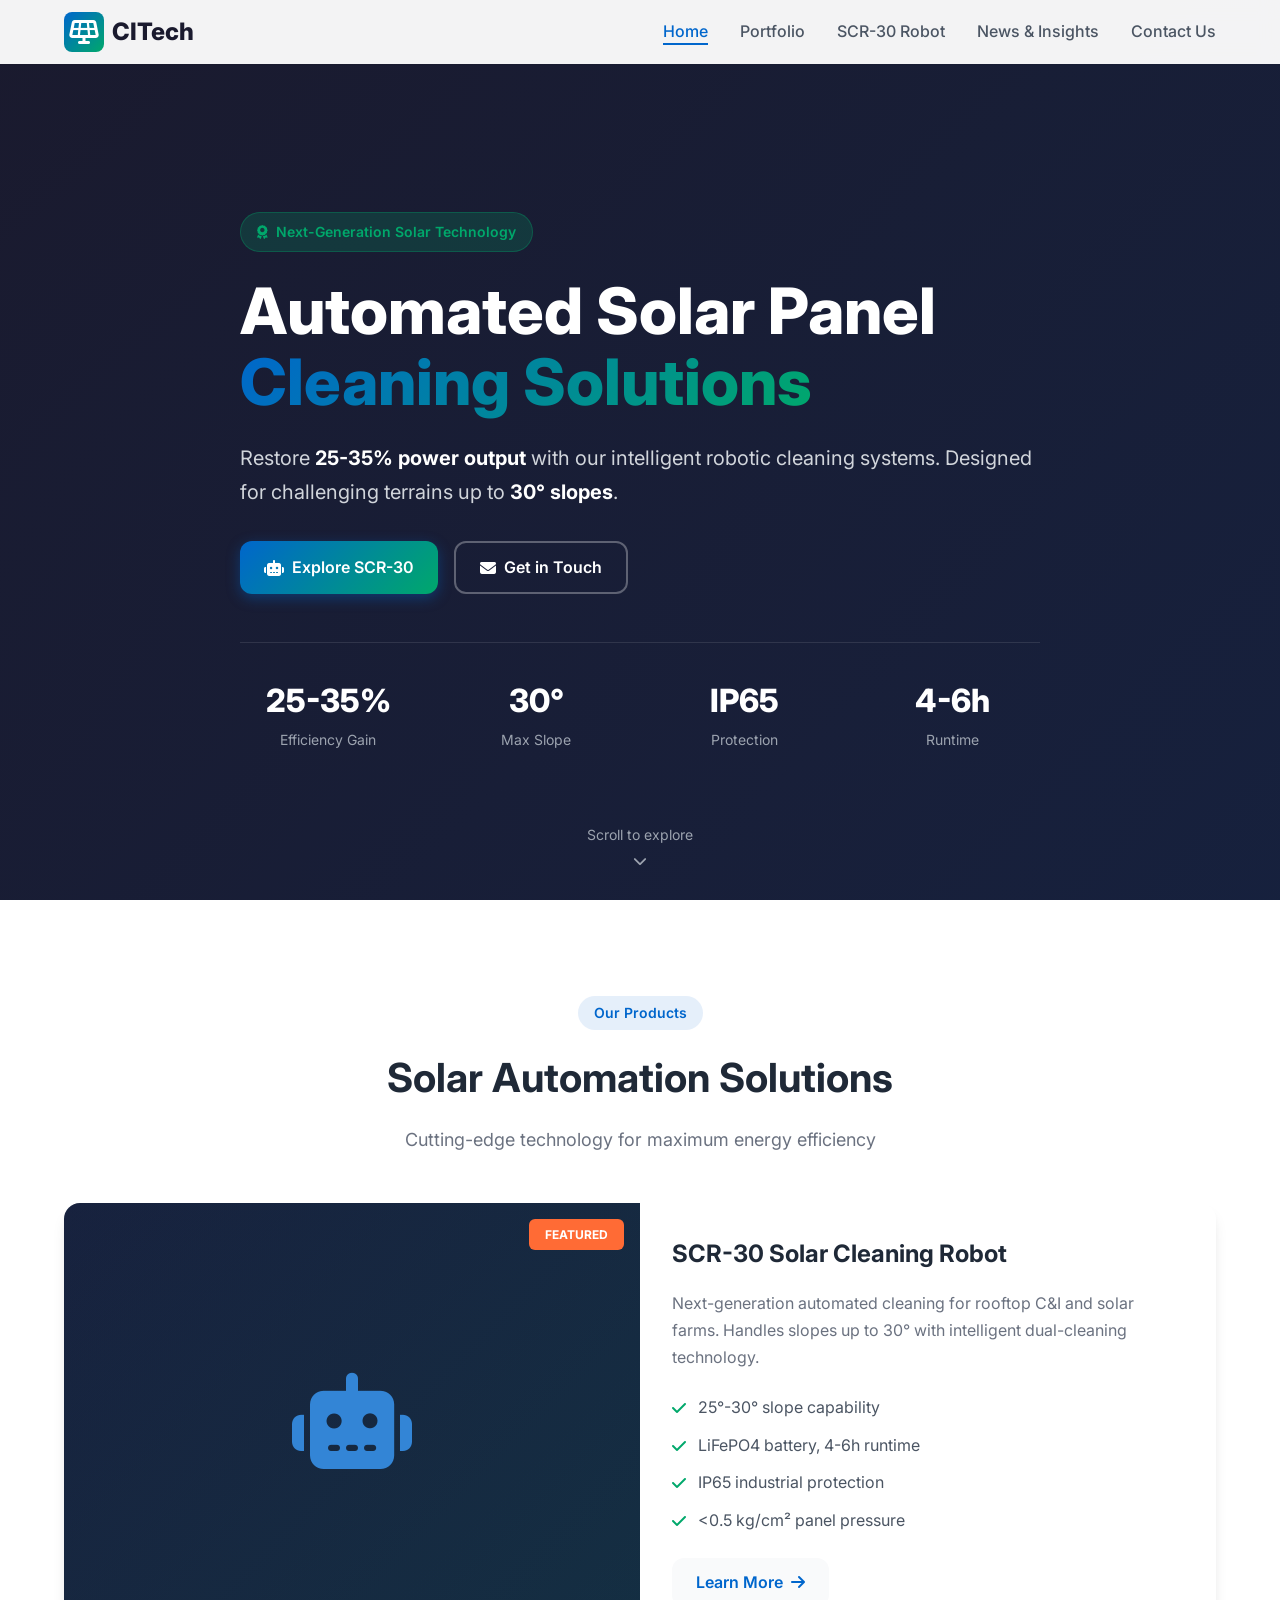
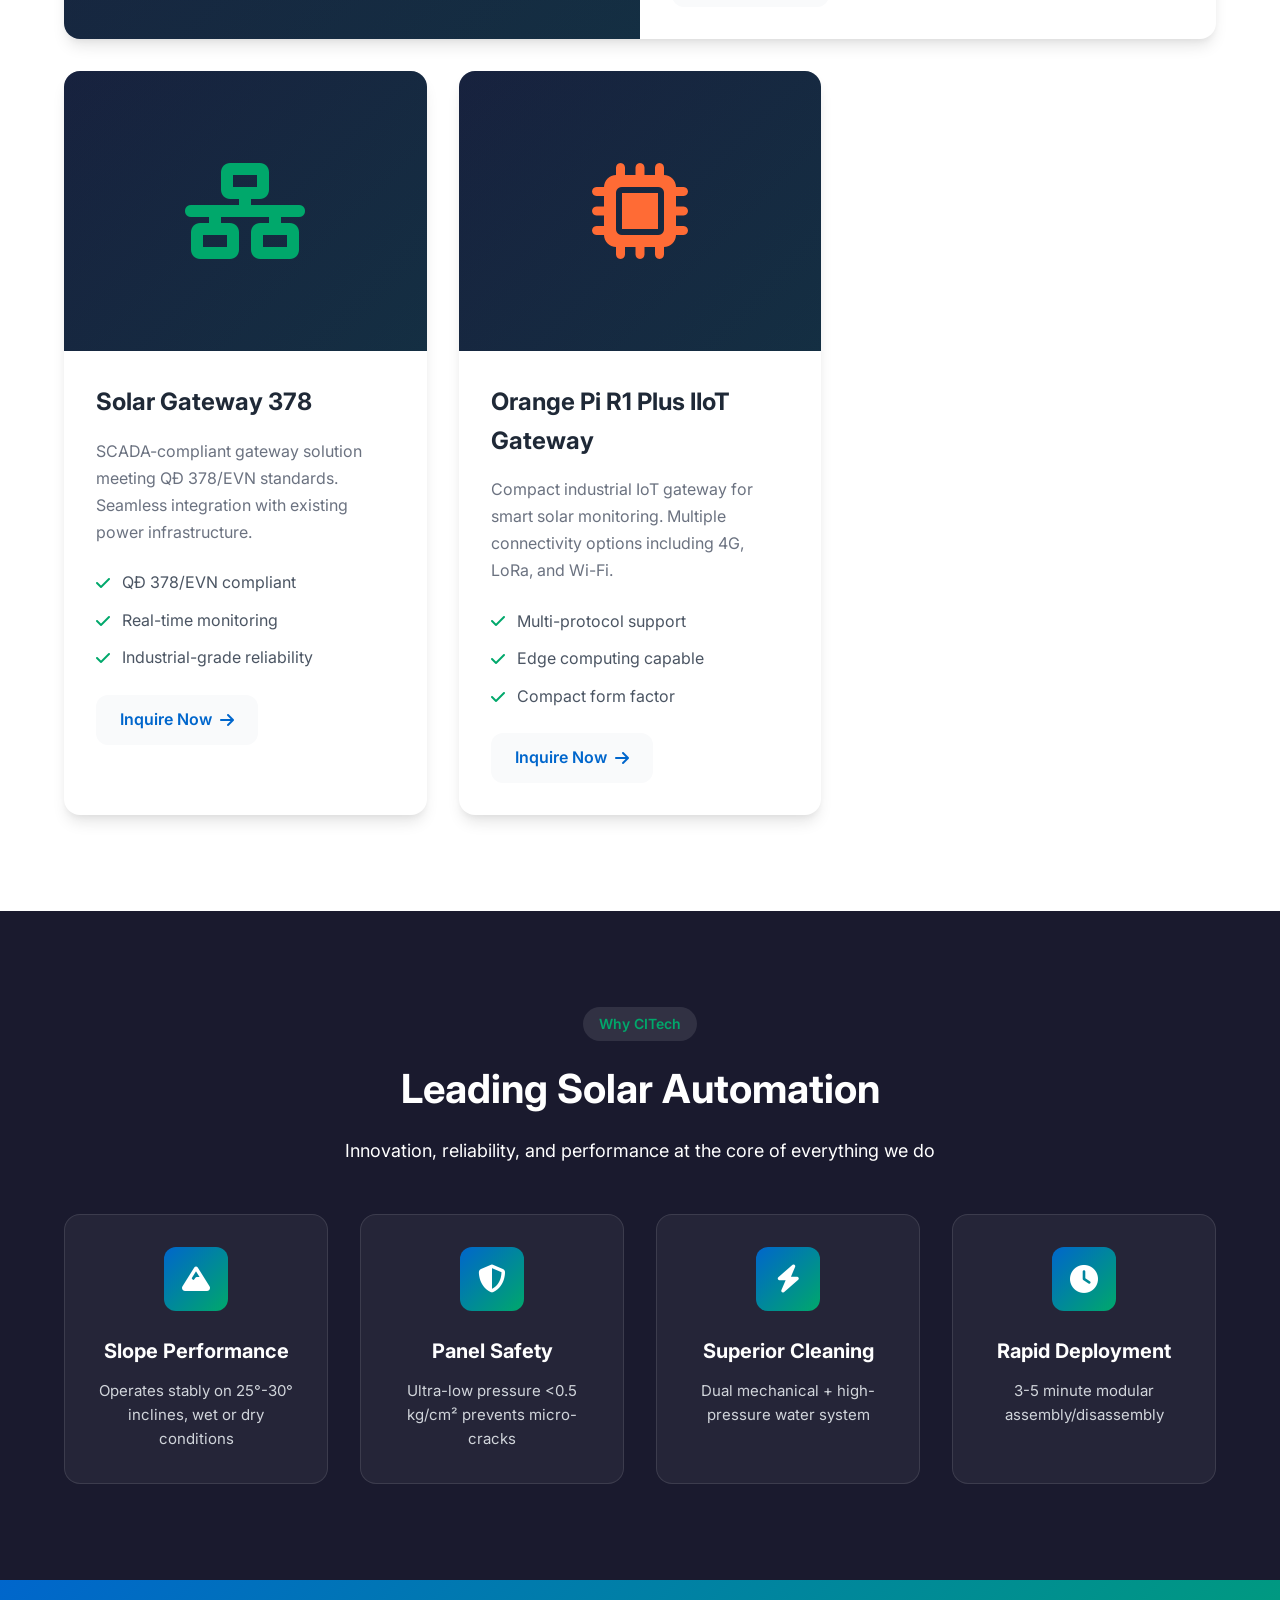
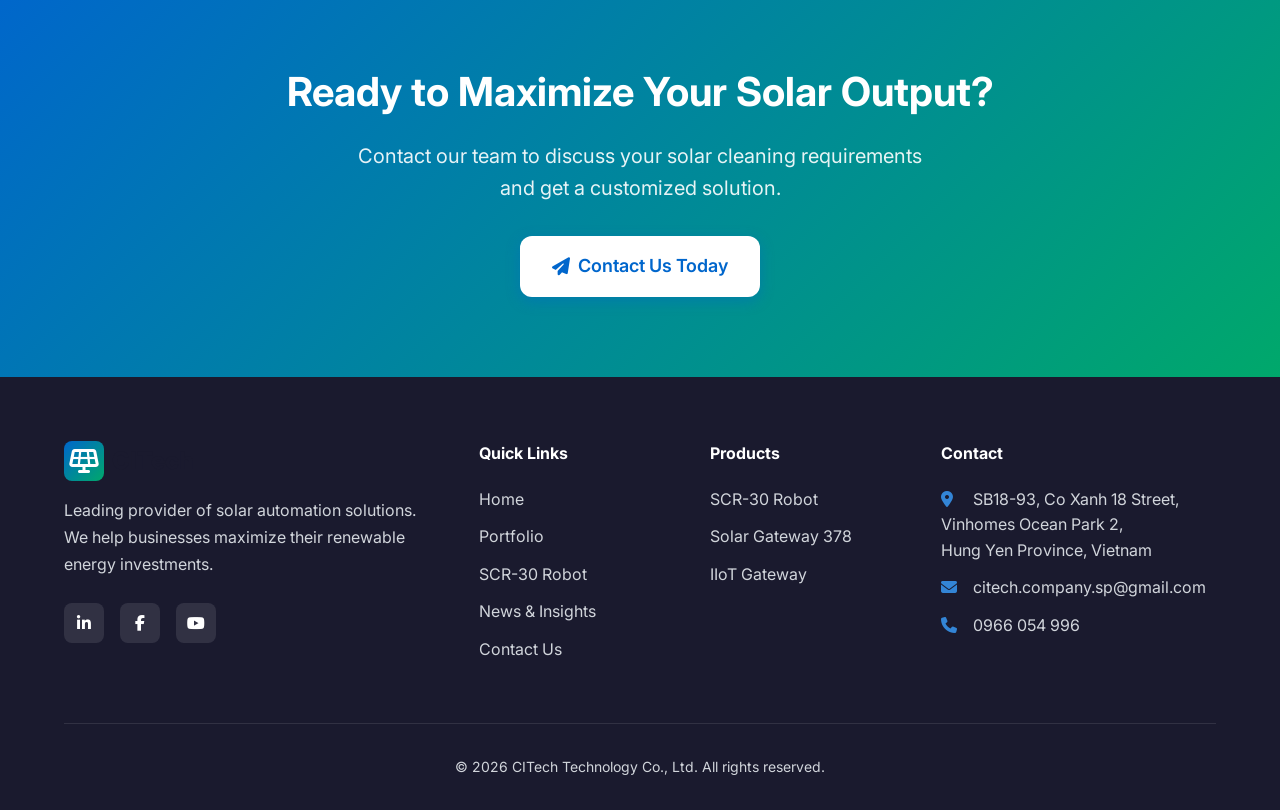
==== index.html @ 05048d1f "Initial commit: CITech website with 5 pages" ====
<!DOCTYPE html>
<html lang="en">
<head>
    <meta charset="UTF-8">
    <meta name="viewport" content="width=device-width, initial-scale=1.0">
    <title>CITech - Solar Cleaning Robot & Automation Solutions</title>
    <link rel="stylesheet" href="css/style.css">
    <link rel="preconnect" href="https://fonts.googleapis.com">
    <link rel="preconnect" href="https://fonts.gstatic.com" crossorigin>
    <link href="https://fonts.googleapis.com/css2?family=Inter:wght@300;400;500;600;700;800&display=swap" rel="stylesheet">
    <link rel="stylesheet" href="https://cdnjs.cloudflare.com/ajax/libs/font-awesome/6.4.0/css/all.min.css">
</head>
<body>
    <!-- Navigation -->
    <nav class="navbar">
        <div class="container nav-container">
            <a href="index.html" class="logo">
                <span class="logo-icon"><i class="fas fa-solar-panel"></i></span>
                <span class="logo-text">CITech</span>
            </a>
            <button class="nav-toggle" id="navToggle">
                <span></span>
                <span></span>
                <span></span>
            </button>
            <ul class="nav-menu" id="navMenu">
                <li><a href="index.html" class="nav-link active">Home</a></li>
                <li><a href="portfolio.html" class="nav-link">Portfolio</a></li>
                <li><a href="scr30.html" class="nav-link">SCR-30 Robot</a></li>
                <li><a href="news.html" class="nav-link">News & Insights</a></li>
                <li><a href="contact.html" class="nav-link">Contact Us</a></li>
            </ul>
        </div>
    </nav>

    <!-- Hero Section -->
    <section class="hero">
        <div class="hero-bg">
            <div class="hero-gradient"></div>
        </div>
        <div class="container">
            <div class="hero-content">
                <div class="hero-badge">
                    <i class="fas fa-award"></i>
                    Next-Generation Solar Technology
                </div>
                <h1 class="hero-title">
                    Automated Solar Panel<br>
                    <span class="highlight">Cleaning Solutions</span>
                </h1>
                <p class="hero-subtitle">
                    Restore <strong>25-35% power output</strong> with our intelligent robotic cleaning systems. 
                    Designed for challenging terrains up to <strong>30° slopes</strong>.
                </p>
                <div class="hero-cta">
                    <a href="scr30.html" class="btn btn-primary">
                        <i class="fas fa-robot"></i>
                        Explore SCR-30
                    </a>
                    <a href="contact.html" class="btn btn-outline">
                        <i class="fas fa-envelope"></i>
                        Get in Touch
                    </a>
                </div>
                <div class="hero-stats">
                    <div class="stat-item">
                        <span class="stat-number">25-35%</span>
                        <span class="stat-label">Efficiency Gain</span>
                    </div>
                    <div class="stat-item">
                        <span class="stat-number">30°</span>
                        <span class="stat-label">Max Slope</span>
                    </div>
                    <div class="stat-item">
                        <span class="stat-number">IP65</span>
                        <span class="stat-label">Protection</span>
                    </div>
                    <div class="stat-item">
                        <span class="stat-number">4-6h</span>
                        <span class="stat-label">Runtime</span>
                    </div>
                </div>
            </div>
        </div>
        <div class="hero-scroll">
            <a href="#products" class="scroll-indicator">
                <span>Scroll to explore</span>
                <i class="fas fa-chevron-down"></i>
            </a>
        </div>
    </section>

    <!-- Products Section -->
    <section id="products" class="products section">
        <div class="container">
            <div class="section-header">
                <span class="section-tag">Our Products</span>
                <h2 class="section-title">Solar Automation Solutions</h2>
                <p class="section-desc">Cutting-edge technology for maximum energy efficiency</p>
            </div>
            <div class="products-grid">
                <!-- SCR-30 Card -->
                <div class="product-card featured">
                    <div class="product-image">
                        <div class="product-placeholder">
                            <i class="fas fa-robot"></i>
                        </div>
                        <div class="product-badge">Featured</div>
                    </div>
                    <div class="product-content">
                        <h3 class="product-title">SCR-30 Solar Cleaning Robot</h3>
                        <p class="product-desc">
                            Next-generation automated cleaning for rooftop C&I and solar farms. 
                            Handles slopes up to 30° with intelligent dual-cleaning technology.
                        </p>
                        <ul class="product-features">
                            <li><i class="fas fa-check"></i> 25°-30° slope capability</li>
                            <li><i class="fas fa-check"></i> LiFePO4 battery, 4-6h runtime</li>
                            <li><i class="fas fa-check"></i> IP65 industrial protection</li>
                            <li><i class="fas fa-check"></i> &lt;0.5 kg/cm² panel pressure</li>
                        </ul>
                        <a href="scr30.html" class="btn btn-secondary">
                            Learn More <i class="fas fa-arrow-right"></i>
                        </a>
                    </div>
                </div>

                <!-- Solar Gateway Card -->
                <div class="product-card">
                    <div class="product-image">
                        <div class="product-placeholder gateway">
                            <i class="fas fa-network-wired"></i>
                        </div>
                    </div>
                    <div class="product-content">
                        <h3 class="product-title">Solar Gateway 378</h3>
                        <p class="product-desc">
                            SCADA-compliant gateway solution meeting QĐ 378/EVN standards. 
                            Seamless integration with existing power infrastructure.
                        </p>
                        <ul class="product-features">
                            <li><i class="fas fa-check"></i> QĐ 378/EVN compliant</li>
                            <li><i class="fas fa-check"></i> Real-time monitoring</li>
                            <li><i class="fas fa-check"></i> Industrial-grade reliability</li>
                        </ul>
                        <a href="contact.html" class="btn btn-secondary">
                            Inquire Now <i class="fas fa-arrow-right"></i>
                        </a>
                    </div>
                </div>

                <!-- IIoT Gateway Card -->
                <div class="product-card">
                    <div class="product-image">
                        <div class="product-placeholder iiot">
                            <i class="fas fa-microchip"></i>
                        </div>
                    </div>
                    <div class="product-content">
                        <h3 class="product-title">Orange Pi R1 Plus IIoT Gateway</h3>
                        <p class="product-desc">
                            Compact industrial IoT gateway for smart solar monitoring. 
                            Multiple connectivity options including 4G, LoRa, and Wi-Fi.
                        </p>
                        <ul class="product-features">
                            <li><i class="fas fa-check"></i> Multi-protocol support</li>
                            <li><i class="fas fa-check"></i> Edge computing capable</li>
                            <li><i class="fas fa-check"></i> Compact form factor</li>
                        </ul>
                        <a href="contact.html" class="btn btn-secondary">
                            Inquire Now <i class="fas fa-arrow-right"></i>
                        </a>
                    </div>
                </div>
            </div>
        </div>
    </section>

    <!-- Why Choose Us -->
    <section class="why-us section section-dark">
        <div class="container">
            <div class="section-header light">
                <span class="section-tag">Why CITech</span>
                <h2 class="section-title">Leading Solar Automation</h2>
                <p class="section-desc">Innovation, reliability, and performance at the core of everything we do</p>
            </div>
            <div class="features-grid">
                <div class="feature-card">
                    <div class="feature-icon">
                        <i class="fas fa-mountain"></i>
                    </div>
                    <h3>Slope Performance</h3>
                    <p>Operates stably on 25°-30° inclines, wet or dry conditions</p>
                </div>
                <div class="feature-card">
                    <div class="feature-icon">
                        <i class="fas fa-shield-alt"></i>
                    </div>
                    <h3>Panel Safety</h3>
                    <p>Ultra-low pressure &lt;0.5 kg/cm² prevents micro-cracks</p>
                </div>
                <div class="feature-card">
                    <div class="feature-icon">
                        <i class="fas fa-bolt"></i>
                    </div>
                    <h3>Superior Cleaning</h3>
                    <p>Dual mechanical + high-pressure water system</p>
                </div>
                <div class="feature-card">
                    <div class="feature-icon">
                        <i class="fas fa-clock"></i>
                    </div>
                    <h3>Rapid Deployment</h3>
                    <p>3-5 minute modular assembly/disassembly</p>
                </div>
            </div>
        </div>
    </section>

    <!-- CTA Section -->
    <section class="cta-section">
        <div class="container">
            <div class="cta-content">
                <h2>Ready to Maximize Your Solar Output?</h2>
                <p>Contact our team to discuss your solar cleaning requirements and get a customized solution.</p>
                <a href="contact.html" class="btn btn-primary btn-large">
                    <i class="fas fa-paper-plane"></i>
                    Contact Us Today
                </a>
            </div>
        </div>
    </section>

    <!-- Footer -->
    <footer class="footer">
        <div class="container">
            <div class="footer-grid">
                <div class="footer-brand">
                    <a href="index.html" class="logo">
                        <span class="logo-icon"><i class="fas fa-solar-panel"></i></span>
                        <span class="logo-text">CITech</span>
                    </a>
                    <p class="footer-desc">
                        Leading provider of solar automation solutions. 
                        We help businesses maximize their renewable energy investments.
                    </p>
                    <div class="social-links">
                        <a href="#" class="social-link"><i class="fab fa-linkedin-in"></i></a>
                        <a href="#" class="social-link"><i class="fab fa-facebook-f"></i></a>
                        <a href="#" class="social-link"><i class="fab fa-youtube"></i></a>
                    </div>
                </div>
                <div class="footer-links">
                    <h4>Quick Links</h4>
                    <ul>
                        <li><a href="index.html">Home</a></li>
                        <li><a href="portfolio.html">Portfolio</a></li>
                        <li><a href="scr30.html">SCR-30 Robot</a></li>
                        <li><a href="news.html">News & Insights</a></li>
                        <li><a href="contact.html">Contact Us</a></li>
                    </ul>
                </div>
                <div class="footer-links">
                    <h4>Products</h4>
                    <ul>
                        <li><a href="scr30.html">SCR-30 Robot</a></li>
                        <li><a href="contact.html">Solar Gateway 378</a></li>
                        <li><a href="contact.html">IIoT Gateway</a></li>
                    </ul>
                </div>
                <div class="footer-contact">
                    <h4>Contact</h4>
                    <ul>
                        <li>
                            <i class="fas fa-map-marker-alt"></i>
                            SB18-93, Co Xanh 18 Street,<br>
                            Vinhomes Ocean Park 2,<br>
                            Hung Yen Province, Vietnam
                        </li>
                        <li>
                            <i class="fas fa-envelope"></i>
                            <a href="mailto:citech.company.sp@gmail.com">citech.company.sp@gmail.com</a>
                        </li>
                        <li>
                            <i class="fas fa-phone"></i>
                            <a href="tel:+84966054996">0966 054 996</a>
                        </li>
                    </ul>
                </div>
            </div>
            <div class="footer-bottom">
                <p>&copy; 2026 CITech Technology Co., Ltd. All rights reserved.</p>
            </div>
        </div>
    </footer>

    <script src="js/main.js"></script>
</body>
</html>
---- css/style.css ----
:root {
    --primary: #0066cc;
    --primary-dark: #0052a3;
    --primary-light: #3385d6;
    --secondary: #00a86b;
    --accent: #ff6b35;
    --dark: #1a1a2e;
    --dark-light: #16213e;
    --gray-900: #1f2937;
    --gray-800: #374151;
    --gray-700: #4b5563;
    --gray-600: #6b7280;
    --gray-500: #9ca3af;
    --gray-400: #d1d5db;
    --gray-300: #e5e7eb;
    --gray-200: #f3f4f6;
    --gray-100: #f9fafb;
    --white: #ffffff;
    --gradient-primary: linear-gradient(135deg, #0066cc 0%, #00a86b 100%);
    --gradient-dark: linear-gradient(135deg, #1a1a2e 0%, #16213e 100%);
    --shadow-sm: 0 1px 2px 0 rgba(0, 0, 0, 0.05);
    --shadow: 0 4px 6px -1px rgba(0, 0, 0, 0.1), 0 2px 4px -1px rgba(0, 0, 0, 0.06);
    --shadow-md: 0 10px 15px -3px rgba(0, 0, 0, 0.1), 0 4px 6px -2px rgba(0, 0, 0, 0.05);
    --shadow-lg: 0 20px 25px -5px rgba(0, 0, 0, 0.1), 0 10px 10px -5px rgba(0, 0, 0, 0.04);
    --shadow-xl: 0 25px 50px -12px rgba(0, 0, 0, 0.25);
    --radius-sm: 0.375rem;
    --radius: 0.5rem;
    --radius-md: 0.75rem;
    --radius-lg: 1rem;
    --radius-xl: 1.5rem;
    --transition: all 0.3s ease;
}

* {
    margin: 0;
    padding: 0;
    box-sizing: border-box;
}

html {
    scroll-behavior: smooth;
}

body {
    font-family: 'Inter', -apple-system, BlinkMacSystemFont, 'Segoe UI', Roboto, sans-serif;
    line-height: 1.6;
    color: var(--gray-800);
    background: var(--white);
}

.container {
    max-width: 1200px;
    margin: 0 auto;
    padding: 0 1.5rem;
}

/* Navigation */
.navbar {
    position: fixed;
    top: 0;
    left: 0;
    right: 0;
    background: rgba(255, 255, 255, 0.95);
    backdrop-filter: blur(10px);
    box-shadow: var(--shadow-sm);
    z-index: 1000;
    transition: var(--transition);
}

.nav-container {
    display: flex;
    justify-content: space-between;
    align-items: center;
    height: 4rem;
}

.logo {
    display: flex;
    align-items: center;
    gap: 0.5rem;
    text-decoration: none;
    color: var(--dark);
    font-weight: 800;
    font-size: 1.5rem;
}

.logo-icon {
    width: 2.5rem;
    height: 2.5rem;
    background: var(--gradient-primary);
    border-radius: var(--radius);
    display: flex;
    align-items: center;
    justify-content: center;
    color: var(--white);
}

.nav-menu {
    display: flex;
    list-style: none;
    gap: 2rem;
}

.nav-link {
    text-decoration: none;
    color: var(--gray-700);
    font-weight: 500;
    transition: var(--transition);
    position: relative;
}

.nav-link:hover,
.nav-link.active {
    color: var(--primary);
}

.nav-link::after {
    content: '';
    position: absolute;
    bottom: -4px;
    left: 0;
    width: 0;
    height: 2px;
    background: var(--primary);
    transition: var(--transition);
}

.nav-link:hover::after,
.nav-link.active::after {
    width: 100%;
}

.nav-toggle {
    display: none;
    flex-direction: column;
    gap: 4px;
    background: none;
    border: none;
    cursor: pointer;
    padding: 0.5rem;
}

.nav-toggle span {
    width: 24px;
    height: 2px;
    background: var(--gray-800);
    transition: var(--transition);
}

/* Buttons */
.btn {
    display: inline-flex;
    align-items: center;
    gap: 0.5rem;
    padding: 0.75rem 1.5rem;
    font-size: 1rem;
    font-weight: 600;
    text-decoration: none;
    border-radius: var(--radius-md);
    transition: var(--transition);
    cursor: pointer;
    border: none;
}

.btn-primary {
    background: var(--gradient-primary);
    color: var(--white);
    box-shadow: 0 4px 14px rgba(0, 102, 204, 0.4);
}

.btn-primary:hover {
    transform: translateY(-2px);
    box-shadow: 0 6px 20px rgba(0, 102, 204, 0.5);
}

.btn-secondary {
    background: var(--gray-100);
    color: var(--primary);
}

.btn-secondary:hover {
    background: var(--gray-200);
}

.btn-outline {
    background: transparent;
    color: var(--white);
    border: 2px solid rgba(255, 255, 255, 0.3);
}

.btn-outline:hover {
    background: rgba(255, 255, 255, 0.1);
    border-color: var(--white);
}

.btn-large {
    padding: 1rem 2rem;
    font-size: 1.125rem;
}

/* Hero Section */
.hero {
    min-height: 100vh;
    display: flex;
    align-items: center;
    position: relative;
    background: var(--dark);
    overflow: hidden;
}

.hero-bg {
    position: absolute;
    inset: 0;
    background: 
        radial-gradient(ellipse at 20% 50%, rgba(0, 102, 204, 0.15) 0%, transparent 50%),
        radial-gradient(ellipse at 80% 20%, rgba(0, 168, 107, 0.1) 0%, transparent 40%),
        radial-gradient(ellipse at 60% 80%, rgba(255, 107, 53, 0.08) 0%, transparent 40%);
}

.hero-gradient {
    position: absolute;
    inset: 0;
    background: linear-gradient(135deg, rgba(26, 26, 46, 0.97) 0%, rgba(22, 33, 62, 0.95) 100%);
}

.hero-content {
    position: relative;
    z-index: 1;
    padding-top: 4rem;
    max-width: 800px;
}

.hero-badge {
    display: inline-flex;
    align-items: center;
    gap: 0.5rem;
    padding: 0.5rem 1rem;
    background: rgba(0, 168, 107, 0.2);
    color: var(--secondary);
    font-size: 0.875rem;
    font-weight: 600;
    border-radius: 2rem;
    margin-bottom: 1.5rem;
    border: 1px solid rgba(0, 168, 107, 0.3);
}

.hero-title {
    font-size: clamp(2.5rem, 5vw, 4rem);
    font-weight: 800;
    line-height: 1.1;
    color: var(--white);
    margin-bottom: 1.5rem;
}

.hero-title .highlight {
    background: var(--gradient-primary);
    -webkit-background-clip: text;
    -webkit-text-fill-color: transparent;
    background-clip: text;
}

.hero-subtitle {
    font-size: 1.25rem;
    color: var(--gray-400);
    margin-bottom: 2rem;
    line-height: 1.7;
}

.hero-subtitle strong {
    color: var(--white);
}

.hero-cta {
    display: flex;
    gap: 1rem;
    flex-wrap: wrap;
    margin-bottom: 3rem;
}

.hero-stats {
    display: grid;
    grid-template-columns: repeat(4, 1fr);
    gap: 2rem;
    padding-top: 2rem;
    border-top: 1px solid rgba(255, 255, 255, 0.1);
}

.stat-item {
    text-align: center;
}

.stat-number {
    display: block;
    font-size: 2rem;
    font-weight: 800;
    color: var(--white);
}

.stat-label {
    font-size: 0.875rem;
    color: var(--gray-500);
}

.hero-scroll {
    position: absolute;
    bottom: 2rem;
    left: 50%;
    transform: translateX(-50%);
}

.scroll-indicator {
    display: flex;
    flex-direction: column;
    align-items: center;
    gap: 0.5rem;
    color: var(--gray-500);
    text-decoration: none;
    font-size: 0.875rem;
    transition: var(--transition);
}

.scroll-indicator:hover {
    color: var(--white);
}

.scroll-indicator i {
    animation: bounce 2s infinite;
}

@keyframes bounce {
    0%, 20%, 50%, 80%, 100% { transform: translateY(0); }
    40% { transform: translateY(-10px); }
    60% { transform: translateY(-5px); }
}

/* Sections */
.section {
    padding: 6rem 0;
}

.section-dark {
    background: var(--dark);
    color: var(--white);
}

.section-header {
    text-align: center;
    max-width: 600px;
    margin: 0 auto 3rem;
}

.section-header.light .section-title,
.section-header.light .section-desc {
    color: var(--white);
}

.section-tag {
    display: inline-block;
    padding: 0.375rem 1rem;
    background: rgba(0, 102, 204, 0.1);
    color: var(--primary);
    font-size: 0.875rem;
    font-weight: 600;
    border-radius: 2rem;
    margin-bottom: 1rem;
}

.section-dark .section-tag {
    background: rgba(255, 255, 255, 0.1);
    color: var(--secondary);
}

.section-title {
    font-size: 2.5rem;
    font-weight: 700;
    color: var(--gray-900);
    margin-bottom: 1rem;
}

.section-desc {
    color: var(--gray-600);
    font-size: 1.125rem;
}

/* Products Grid */
.products-grid {
    display: grid;
    grid-template-columns: repeat(auto-fit, minmax(350px, 1fr));
    gap: 2rem;
}

.product-card {
    background: var(--white);
    border-radius: var(--radius-lg);
    overflow: hidden;
    box-shadow: var(--shadow-md);
    transition: var(--transition);
}

.product-card:hover {
    transform: translateY(-8px);
    box-shadow: var(--shadow-xl);
}

.product-card.featured {
    grid-column: 1 / -1;
    display: grid;
    grid-template-columns: 1fr 1fr;
}

.product-image {
    position: relative;
    height: 280px;
    background: var(--gradient-dark);
    overflow: hidden;
}

.product-card.featured .product-image {
    height: auto;
}

.product-placeholder {
    width: 100%;
    height: 100%;
    display: flex;
    align-items: center;
    justify-content: center;
    font-size: 6rem;
    color: var(--primary-light);
    background: linear-gradient(135deg, rgba(0, 102, 204, 0.1) 0%, rgba(0, 168, 107, 0.1) 100%);
}

.product-placeholder.gateway {
    color: var(--secondary);
}

.product-placeholder.iiot {
    color: var(--accent);
}

.product-badge {
    position: absolute;
    top: 1rem;
    right: 1rem;
    padding: 0.375rem 1rem;
    background: var(--accent);
    color: var(--white);
    font-size: 0.75rem;
    font-weight: 700;
    text-transform: uppercase;
    border-radius: var(--radius-sm);
}

.product-content {
    padding: 2rem;
}

.product-title {
    font-size: 1.5rem;
    font-weight: 700;
    color: var(--gray-900);
    margin-bottom: 1rem;
}

.product-desc {
    color: var(--gray-600);
    margin-bottom: 1.5rem;
    line-height: 1.7;
}

.product-features {
    list-style: none;
    margin-bottom: 1.5rem;
}

.product-features li {
    display: flex;
    align-items: center;
    gap: 0.75rem;
    margin-bottom: 0.75rem;
    color: var(--gray-700);
}

.product-features i {
    color: var(--secondary);
}

/* Features Grid */
.features-grid {
    display: grid;
    grid-template-columns: repeat(auto-fit, minmax(250px, 1fr));
    gap: 2rem;
}

.feature-card {
    text-align: center;
    padding: 2rem;
    background: rgba(255, 255, 255, 0.05);
    border-radius: var(--radius-lg);
    border: 1px solid rgba(255, 255, 255, 0.1);
    transition: var(--transition);
}

.feature-card:hover {
    background: rgba(255, 255, 255, 0.1);
    transform: translateY(-4px);
}

.feature-icon {
    width: 4rem;
    height: 4rem;
    margin: 0 auto 1.5rem;
    background: var(--gradient-primary);
    border-radius: var(--radius-md);
    display: flex;
    align-items: center;
    justify-content: center;
    font-size: 1.75rem;
    color: var(--white);
}

.feature-card h3 {
    font-size: 1.25rem;
    margin-bottom: 0.75rem;
}

.feature-card p {
    color: var(--gray-400);
    font-size: 0.9375rem;
}

/* CTA Section */
.cta-section {
    padding: 5rem 0;
    background: var(--gradient-primary);
    text-align: center;
}

.cta-content h2 {
    font-size: 2.5rem;
    color: var(--white);
    margin-bottom: 1rem;
}

.cta-content p {
    font-size: 1.25rem;
    color: rgba(255, 255, 255, 0.9);
    margin-bottom: 2rem;
    max-width: 600px;
    margin-left: auto;
    margin-right: auto;
}

.cta-section .btn-primary {
    background: var(--white);
    color: var(--primary);
}

.cta-section .btn-primary:hover {
    background: var(--gray-100);
}

/* Footer */
.footer {
    background: var(--dark);
    color: var(--gray-400);
    padding: 4rem 0 2rem;
}

.footer-grid {
    display: grid;
    grid-template-columns: 2fr 1fr 1fr 1.5fr;
    gap: 3rem;
    margin-bottom: 3rem;
}

.footer-brand .logo {
    margin-bottom: 1rem;
}

.footer-desc {
    line-height: 1.7;
    margin-bottom: 1.5rem;
}

.social-links {
    display: flex;
    gap: 1rem;
}

.social-link {
    width: 2.5rem;
    height: 2.5rem;
    background: rgba(255, 255, 255, 0.1);
    border-radius: var(--radius);
    display: flex;
    align-items: center;
    justify-content: center;
    color: var(--white);
    text-decoration: none;
    transition: var(--transition);
}

.social-link:hover {
    background: var(--primary);
    transform: translateY(-2px);
}

.footer-links h4,
.footer-contact h4 {
    color: var(--white);
    font-size: 1rem;
    margin-bottom: 1.25rem;
}

.footer-links ul,
.footer-contact ul {
    list-style: none;
}

.footer-links li,
.footer-contact li {
    margin-bottom: 0.75rem;
}

.footer-links a,
.footer-contact a {
    color: var(--gray-400);
    text-decoration: none;
    transition: var(--transition);
}

.footer-links a:hover,
.footer-contact a:hover {
    color: var(--primary-light);
}

.footer-contact i {
    width: 1.25rem;
    margin-right: 0.5rem;
    color: var(--primary-light);
}

.footer-bottom {
    padding-top: 2rem;
    border-top: 1px solid rgba(255, 255, 255, 0.1);
    text-align: center;
    font-size: 0.875rem;
}

/* Page Header */
.page-header {
    padding: 8rem 0 4rem;
    background: var(--dark);
    text-align: center;
    position: relative;
    overflow: hidden;
}

.page-header::before {
    content: '';
    position: absolute;
    inset: 0;
    background: 
        radial-gradient(ellipse at 30% 50%, rgba(0, 102, 204, 0.2) 0%, transparent 50%),
        radial-gradient(ellipse at 70% 50%, rgba(0, 168, 107, 0.15) 0%, transparent 50%);
}

.page-header-content {
    position: relative;
    z-index: 1;
}

.page-header h1 {
    font-size: 3rem;
    color: var(--white);
    margin-bottom: 1rem;
}

.page-header p {
    font-size: 1.25rem;
    color: var(--gray-400);
    max-width: 600px;
    margin: 0 auto;
}

/* Portfolio Grid */
.portfolio-grid {
    display: grid;
    grid-template-columns: repeat(auto-fit, minmax(350px, 1fr));
    gap: 2rem;
}

.portfolio-card {
    background: var(--white);
    border-radius: var(--radius-lg);
    overflow: hidden;
    box-shadow: var(--shadow-md);
    transition: var(--transition);
}

.portfolio-card:hover {
    transform: translateY(-8px);
    box-shadow: var(--shadow-xl);
}

.portfolio-image {
    height: 240px;
    background: var(--gradient-dark);
    position: relative;
    overflow: hidden;
}

.portfolio-placeholder {
    width: 100%;
    height: 100%;
    display: flex;
    align-items: center;
    justify-content: center;
    font-size: 4rem;
    color: var(--primary-light);
    background: linear-gradient(135deg, rgba(0, 102, 204, 0.1) 0%, rgba(0, 168, 107, 0.1) 100%);
}

.portfolio-content {
    padding: 1.5rem;
}

.portfolio-meta {
    display: flex;
    gap: 1rem;
    margin-bottom: 0.75rem;
    font-size: 0.875rem;
    color: var(--gray-500);
}

.portfolio-meta i {
    margin-right: 0.25rem;
}

.portfolio-content h3 {
    font-size: 1.25rem;
    color: var(--gray-900);
    margin-bottom: 0.75rem;
}

.portfolio-content p {
    color: var(--gray-600);
    font-size: 0.9375rem;
    line-height: 1.6;
}

/* News Grid */
.news-grid {
    display: grid;
    grid-template-columns: repeat(auto-fit, minmax(350px, 1fr));
    gap: 2rem;
}

.news-card {
    background: var(--white);
    border-radius: var(--radius-lg);
    overflow: hidden;
    box-shadow: var(--shadow-md);
    transition: var(--transition);
}

.news-card:hover {
    transform: translateY(-8px);
    box-shadow: var(--shadow-xl);
}

.news-image {
    height: 200px;
    background: var(--gradient-dark);
    position: relative;
    overflow: hidden;
}

.news-placeholder {
    width: 100%;
    height: 100%;
    display: flex;
    align-items: center;
    justify-content: center;
    font-size: 3rem;
    color: var(--primary-light);
    background: linear-gradient(135deg, rgba(0, 102, 204, 0.1) 0%, rgba(0, 168, 107, 0.1) 100%);
}

.news-category {
    position: absolute;
    top: 1rem;
    left: 1rem;
    padding: 0.375rem 0.75rem;
    background: var(--primary);
    color: var(--white);
    font-size: 0.75rem;
    font-weight: 600;
    border-radius: var(--radius-sm);
}

.news-content {
    padding: 1.5rem;
}

.news-date {
    font-size: 0.875rem;
    color: var(--gray-500);
    margin-bottom: 0.5rem;
}

.news-content h3 {
    font-size: 1.25rem;
    color: var(--gray-900);
    margin-bottom: 0.75rem;
    line-height: 1.4;
}

.news-content p {
    color: var(--gray-600);
    font-size: 0.9375rem;
    line-height: 1.6;
    margin-bottom: 1rem;
}

.read-more {
    display: inline-flex;
    align-items: center;
    gap: 0.5rem;
    color: var(--primary);
    font-weight: 600;
    text-decoration: none;
    transition: var(--transition);
}

.read-more:hover {
    gap: 0.75rem;
}

/* Contact Section */
.contact-grid {
    display: grid;
    grid-template-columns: 1fr 1.5fr;
    gap: 3rem;
}

.contact-info-card {
    background: var(--white);
    padding: 2rem;
    border-radius: var(--radius-lg);
    box-shadow: var(--shadow-md);
}

.contact-info-item {
    display: flex;
    gap: 1rem;
    margin-bottom: 1.5rem;
}

.contact-info-item:last-child {
    margin-bottom: 0;
}

.contact-info-icon {
    width: 3rem;
    height: 3rem;
    background: rgba(0, 102, 204, 0.1);
    border-radius: var(--radius);
    display: flex;
    align-items: center;
    justify-content: center;
    font-size: 1.25rem;
    color: var(--primary);
    flex-shrink: 0;
}

.contact-info-content h4 {
    font-size: 1rem;
    color: var(--gray-900);
    margin-bottom: 0.25rem;
}

.contact-info-content p,
.contact-info-content a {
    color: var(--gray-600);
    text-decoration: none;
    line-height: 1.6;
}

.contact-info-content a:hover {
    color: var(--primary);
}

.contact-form-card {
    background: var(--white);
    padding: 2rem;
    border-radius: var(--radius-lg);
    box-shadow: var(--shadow-md);
}

.form-group {
    margin-bottom: 1.5rem;
}

.form-group label {
    display: block;
    font-weight: 600;
    color: var(--gray-800);
    margin-bottom: 0.5rem;
}

.form-group input,
.form-group textarea,
.form-group select {
    width: 100%;
    padding: 0.75rem 1rem;
    border: 2px solid var(--gray-300);
    border-radius: var(--radius);
    font-size: 1rem;
    transition: var(--transition);
    font-family: inherit;
}

.form-group input:focus,
.form-group textarea:focus,
.form-group select:focus {
    outline: none;
    border-color: var(--primary);
}

.form-group textarea {
    min-height: 150px;
    resize: vertical;
}

.form-row {
    display: grid;
    grid-template-columns: 1fr 1fr;
    gap: 1rem;
}

/* SCR-30 Product Page */
.product-hero {
    padding: 8rem 0 4rem;
    background: var(--dark);
}

.product-hero-grid {
    display: grid;
    grid-template-columns: 1fr 1fr;
    gap: 4rem;
    align-items: center;
}

.product-hero-content {
    color: var(--white);
}

.product-hero-badge {
    display: inline-flex;
    align-items: center;
    gap: 0.5rem;
    padding: 0.5rem 1rem;
    background: var(--accent);
    color: var(--white);
    font-size: 0.875rem;
    font-weight: 600;
    border-radius: 2rem;
    margin-bottom: 1.5rem;
}

.product-hero-title {
    font-size: 3rem;
    font-weight: 800;
    margin-bottom: 1rem;
}

.product-hero-subtitle {
    font-size: 1.25rem;
    color: var(--gray-400);
    margin-bottom: 2rem;
}

.product-hero-specs {
    display: grid;
    grid-template-columns: repeat(2, 1fr);
    gap: 1rem;
    margin-bottom: 2rem;
}

.spec-item {
    display: flex;
    align-items: center;
    gap: 0.75rem;
    padding: 1rem;
    background: rgba(255, 255, 255, 0.05);
    border-radius: var(--radius);
    border: 1px solid rgba(255, 255, 255, 0.1);
}

.spec-item i {
    width: 2.5rem;
    height: 2.5rem;
    background: var(--gradient-primary);
    border-radius: var(--radius);
    display: flex;
    align-items: center;
    justify-content: center;
    font-size: 1rem;
    flex-shrink: 0;
}

.spec-item span {
    font-size: 0.875rem;
    color: var(--gray-400);
}

.spec-item strong {
    display: block;
    color: var(--white);
    font-size: 1rem;
}

.product-hero-image {
    position: relative;
}

.product-hero-placeholder {
    aspect-ratio: 4/3;
    background: linear-gradient(135deg, rgba(0, 102, 204, 0.2) 0%, rgba(0, 168, 107, 0.2) 100%);
    border-radius: var(--radius-lg);
    display: flex;
    align-items: center;
    justify-content: center;
    font-size: 8rem;
    color: var(--primary-light);
    border: 1px solid rgba(255, 255, 255, 0.1);
}

/* Specifications Table */
.specs-table {
    width: 100%;
    border-collapse: collapse;
    margin-top: 1rem;
}

.specs-table th,
.specs-table td {
    padding: 1rem 1.5rem;
    text-align: left;
    border-bottom: 1px solid var(--gray-300);
}

.specs-table th {
    background: var(--gray-100);
    font-weight: 600;
    color: var(--gray-800);
    width: 40%;
}

.specs-table td {
    color: var(--gray-700);
}

/* Tabs */
.tabs {
    display: flex;
    gap: 1rem;
    margin-bottom: 2rem;
    border-bottom: 2px solid var(--gray-300);
}

.tab {
    padding: 1rem 1.5rem;
    background: none;
    border: none;
    font-size: 1rem;
    font-weight: 600;
    color: var(--gray-500);
    cursor: pointer;
    position: relative;
    transition: var(--transition);
}

.tab:hover {
    color: var(--primary);
}

.tab.active {
    color: var(--primary);
}

.tab.active::after {
    content: '';
    position: absolute;
    bottom: -2px;
    left: 0;
    right: 0;
    height: 2px;
    background: var(--primary);
}

.tab-content {
    display: none;
}

.tab-content.active {
    display: block;
}

/* Responsive */
@media (max-width: 1024px) {
    .footer-grid {
        grid-template-columns: repeat(2, 1fr);
    }
    
    .product-hero-grid {
        grid-template-columns: 1fr;
        gap: 2rem;
    }
    
    .contact-grid {
        grid-template-columns: 1fr;
    }
}

@media (max-width: 768px) {
    .nav-menu {
        position: fixed;
        top: 4rem;
        left: 0;
        right: 0;
        background: var(--white);
        flex-direction: column;
        padding: 1.5rem;
        gap: 1rem;
        box-shadow: var(--shadow-lg);
        transform: translateY(-100%);
        opacity: 0;
        visibility: hidden;
        transition: var(--transition);
    }
    
    .nav-menu.active {
        transform: translateY(0);
        opacity: 1;
        visibility: visible;
    }
    
    .nav-toggle {
        display: flex;
    }
    
    .hero-stats {
        grid-template-columns: repeat(2, 1fr);
    }
    
    .product-card.featured {
        grid-template-columns: 1fr;
    }
    
    .products-grid {
        grid-template-columns: 1fr;
    }
    
    .features-grid {
        grid-template-columns: 1fr;
    }
    
    .footer-grid {
        grid-template-columns: 1fr;
        gap: 2rem;
    }
    
    .section {
        padding: 4rem 0;
    }
    
    .form-row {
        grid-template-columns: 1fr;
    }
    
    .product-hero-specs {
        grid-template-columns: 1fr;
    }
}

@media (max-width: 480px) {
    .hero-title {
        font-size: 2rem;
    }
    
    .hero-stats {
        grid-template-columns: 1fr 1fr;
        gap: 1rem;
    }
    
    .stat-number {
        font-size: 1.5rem;
    }
    
    .section-title {
        font-size: 1.75rem;
    }
    
    .page-header h1 {
        font-size: 2rem;
    }
    
    .product-hero-title {
        font-size: 2rem;
    }
}
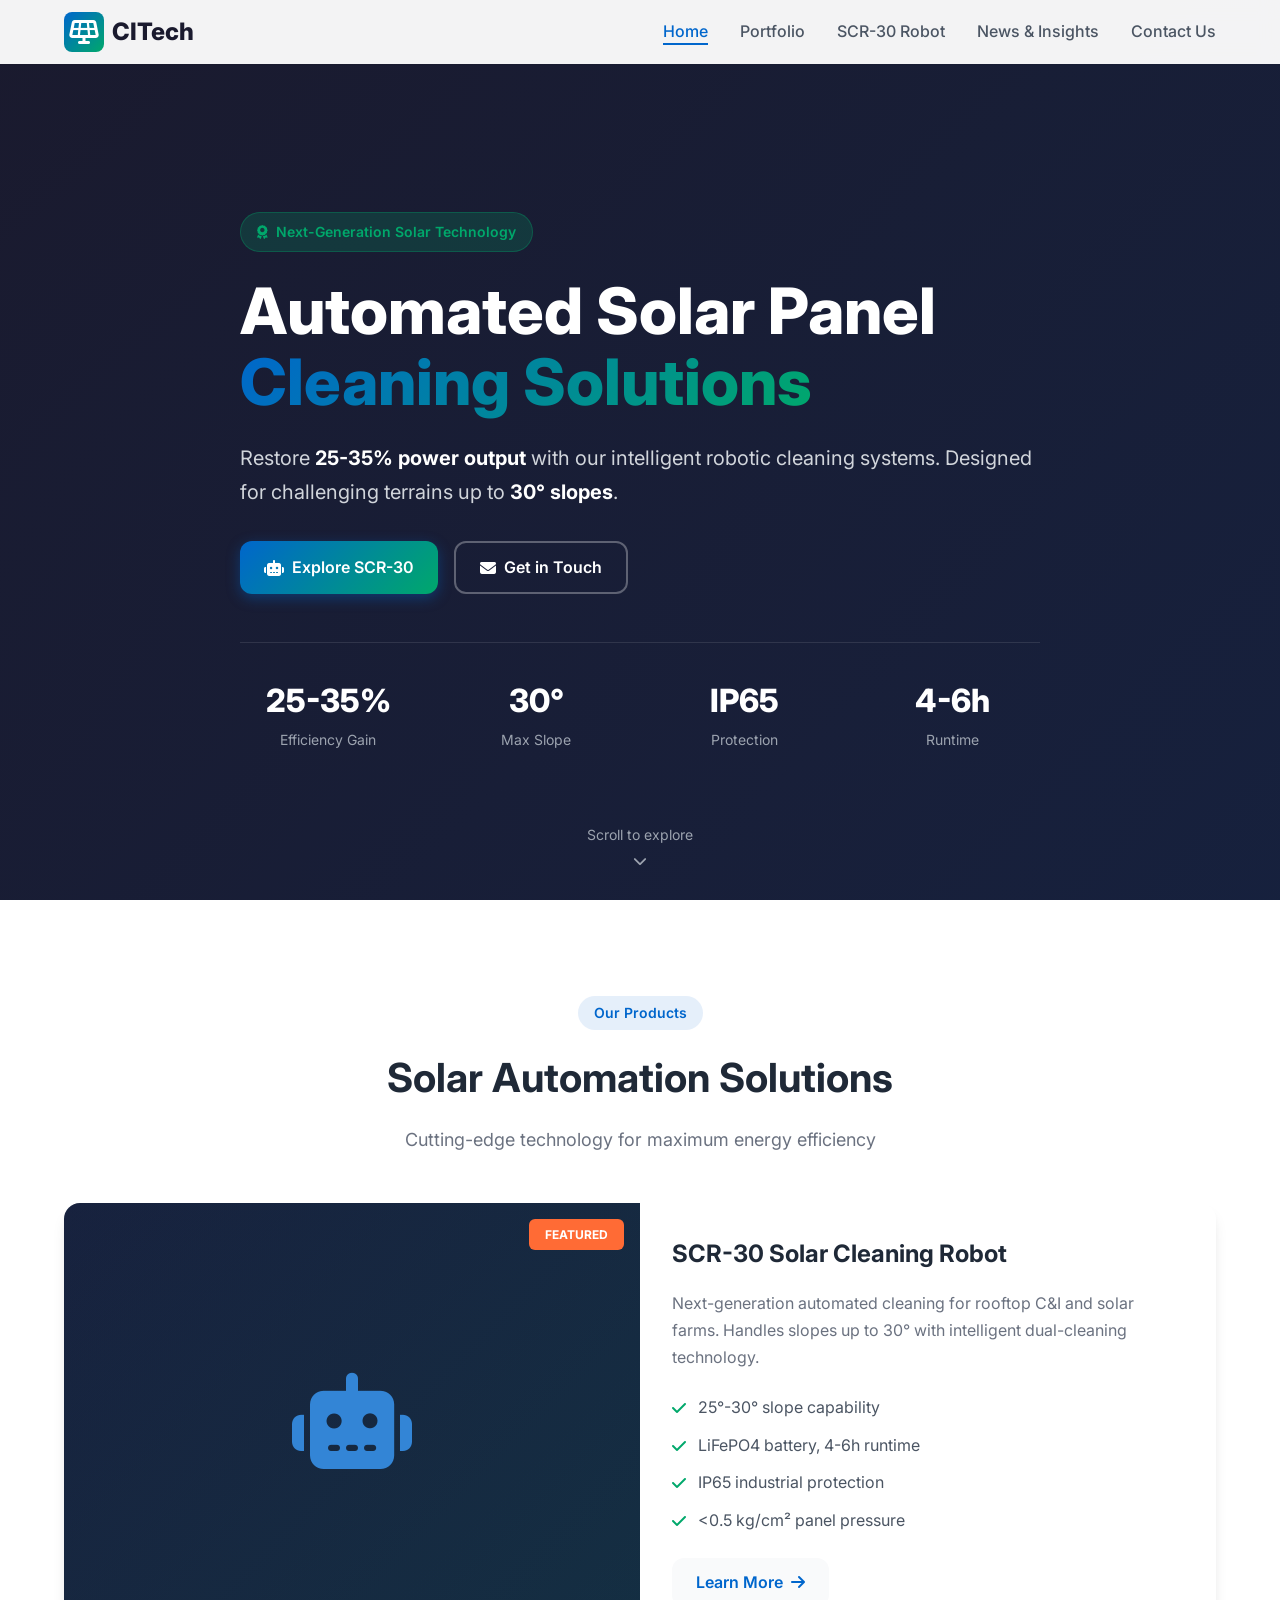
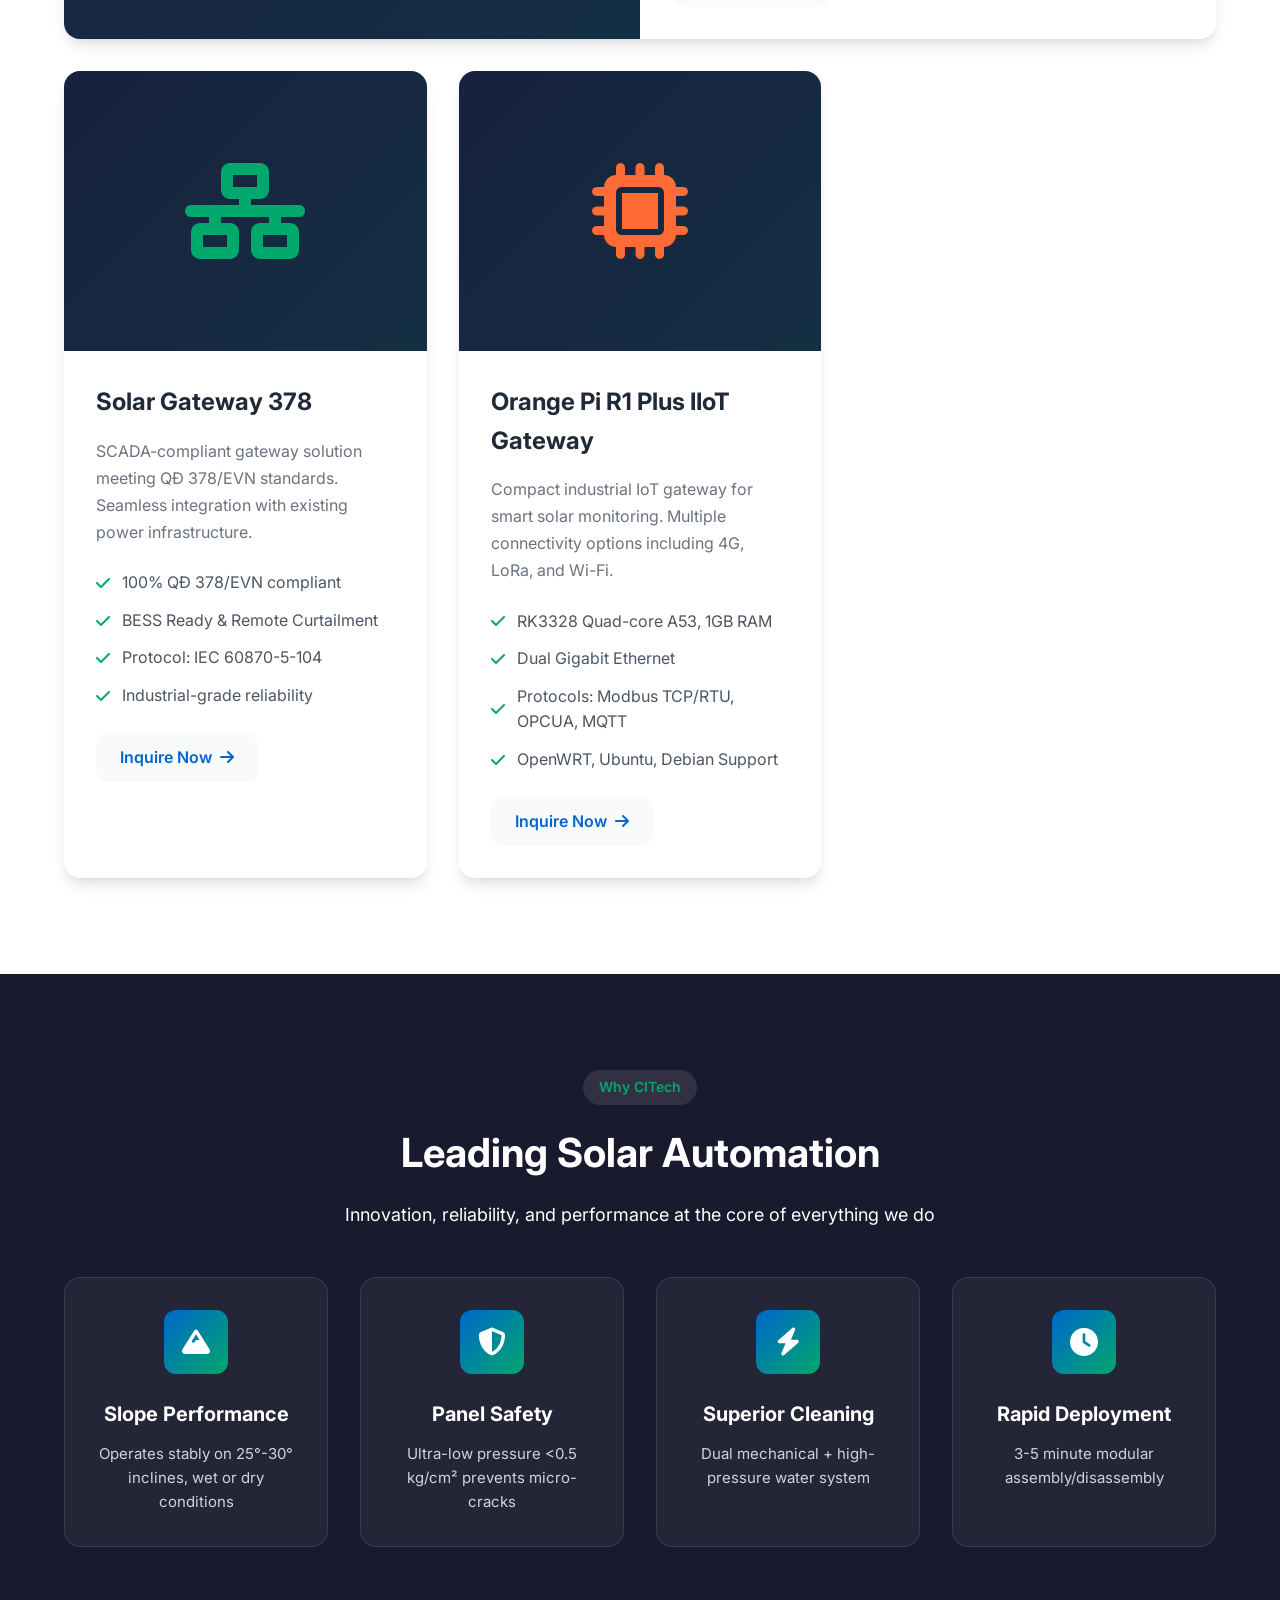
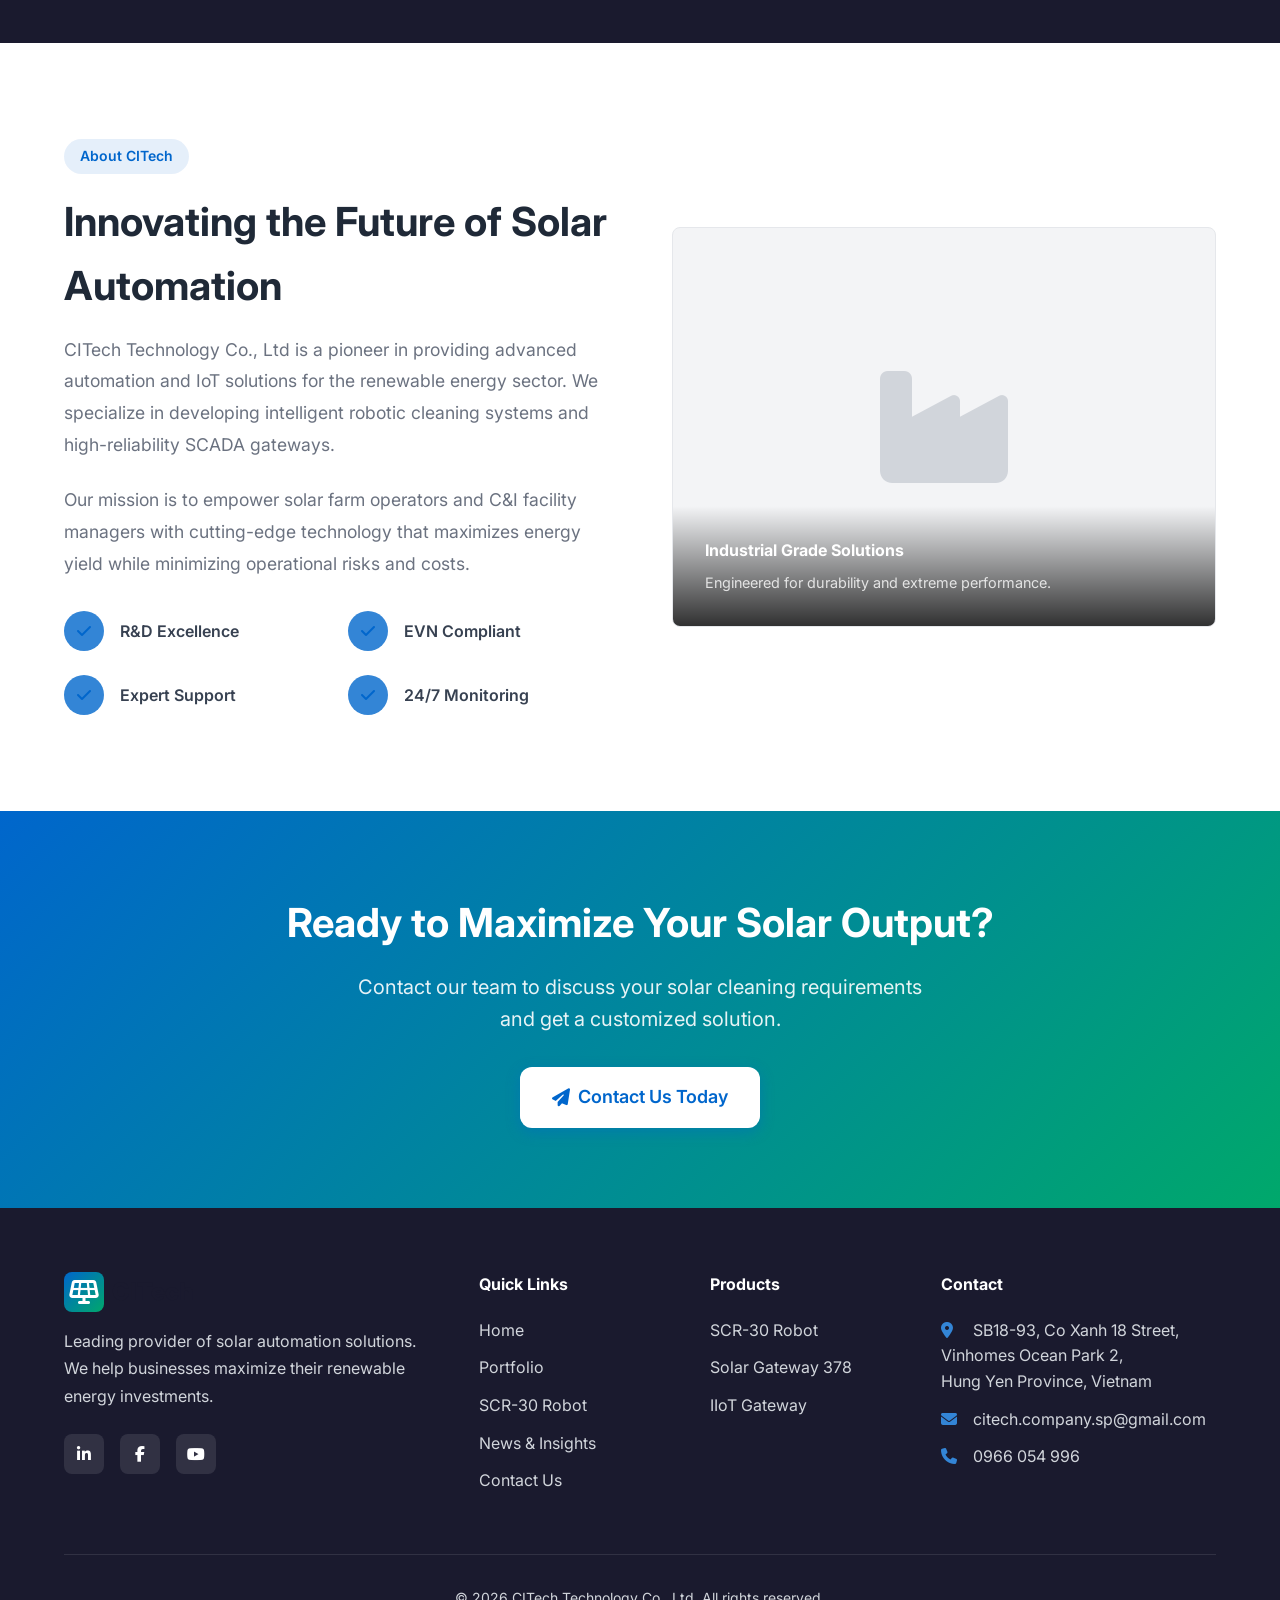
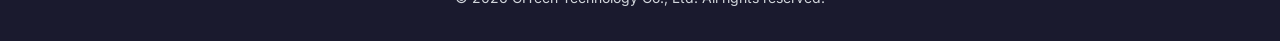
==== commit cf916267: "feat: phase 1 - content update for SCR-30, Solar Gateway 378 and CITech info" ====
--- a/index.html
+++ b/index.html
@@ -139,8 +139,9 @@
                             Seamless integration with existing power infrastructure.
                         </p>
                         <ul class="product-features">
-                            <li><i class="fas fa-check"></i> QĐ 378/EVN compliant</li>
-                            <li><i class="fas fa-check"></i> Real-time monitoring</li>
+                            <li><i class="fas fa-check"></i> 100% QĐ 378/EVN compliant</li>
+                            <li><i class="fas fa-check"></i> BESS Ready & Remote Curtailment</li>
+                            <li><i class="fas fa-check"></i> Protocol: IEC 60870-5-104</li>
                             <li><i class="fas fa-check"></i> Industrial-grade reliability</li>
                         </ul>
                         <a href="contact.html" class="btn btn-secondary">
@@ -163,9 +164,10 @@
                             Multiple connectivity options including 4G, LoRa, and Wi-Fi.
                         </p>
                         <ul class="product-features">
-                            <li><i class="fas fa-check"></i> Multi-protocol support</li>
-                            <li><i class="fas fa-check"></i> Edge computing capable</li>
-                            <li><i class="fas fa-check"></i> Compact form factor</li>
+                            <li><i class="fas fa-check"></i> RK3328 Quad-core A53, 1GB RAM</li>
+                            <li><i class="fas fa-check"></i> Dual Gigabit Ethernet</li>
+                            <li><i class="fas fa-check"></i> Protocols: Modbus TCP/RTU, OPCUA, MQTT</li>
+                            <li><i class="fas fa-check"></i> OpenWRT, Ubuntu, Debian Support</li>
                         </ul>
                         <a href="contact.html" class="btn btn-secondary">
                             Inquire Now <i class="fas fa-arrow-right"></i>
@@ -212,6 +214,59 @@
                     </div>
                     <h3>Rapid Deployment</h3>
                     <p>3-5 minute modular assembly/disassembly</p>
+                </div>
+            </div>
+        </div>
+    </section>
+
+    <!-- About Section -->
+    <section id="about" class="section">
+        <div class="container">
+            <div class="about-grid" style="display: grid; grid-template-columns: 1fr 1fr; gap: 4rem; align-items: center;">
+                <div class="about-content">
+                    <span class="section-tag">About CITech</span>
+                    <h2 class="section-title" style="text-align: left;">Innovating the Future of Solar Automation</h2>
+                    <p style="margin-bottom: 1.5rem; color: var(--gray-600); font-size: 1.1rem; line-height: 1.8;">
+                        CITech Technology Co., Ltd is a pioneer in providing advanced automation and IoT solutions for the renewable energy sector. We specialize in developing intelligent robotic cleaning systems and high-reliability SCADA gateways.
+                    </p>
+                    <p style="margin-bottom: 2rem; color: var(--gray-600); font-size: 1.1rem; line-height: 1.8;">
+                        Our mission is to empower solar farm operators and C&I facility managers with cutting-edge technology that maximizes energy yield while minimizing operational risks and costs.
+                    </p>
+                    <div class="about-features" style="display: grid; grid-template-columns: 1fr 1fr; gap: 1.5rem;">
+                        <div style="display: flex; gap: 1rem; align-items: center;">
+                            <div style="width: 40px; height: 40px; border-radius: 50%; background: var(--primary-light); color: var(--primary); display: flex; align-items: center; justify-content: center;">
+                                <i class="fas fa-check"></i>
+                            </div>
+                            <span style="font-weight: 600;">R&D Excellence</span>
+                        </div>
+                        <div style="display: flex; gap: 1rem; align-items: center;">
+                            <div style="width: 40px; height: 40px; border-radius: 50%; background: var(--primary-light); color: var(--primary); display: flex; align-items: center; justify-content: center;">
+                                <i class="fas fa-check"></i>
+                            </div>
+                            <span style="font-weight: 600;">EVN Compliant</span>
+                        </div>
+                        <div style="display: flex; gap: 1rem; align-items: center;">
+                            <div style="width: 40px; height: 40px; border-radius: 50%; background: var(--primary-light); color: var(--primary); display: flex; align-items: center; justify-content: center;">
+                                <i class="fas fa-check"></i>
+                            </div>
+                            <span style="font-weight: 600;">Expert Support</span>
+                        </div>
+                        <div style="display: flex; gap: 1rem; align-items: center;">
+                            <div style="width: 40px; height: 40px; border-radius: 50%; background: var(--primary-light); color: var(--primary); display: flex; align-items: center; justify-content: center;">
+                                <i class="fas fa-check"></i>
+                            </div>
+                            <span style="font-weight: 600;">24/7 Monitoring</span>
+                        </div>
+                    </div>
+                </div>
+                <div class="about-image">
+                    <div style="width: 100%; height: 400px; background: var(--gray-200); border-radius: var(--radius); display: flex; align-items: center; justify-content: center; position: relative; overflow: hidden; border: 1px solid var(--gray-300);">
+                        <i class="fas fa-industry" style="font-size: 8rem; color: var(--gray-400);"></i>
+                        <div style="position: absolute; bottom: 0; left: 0; right: 0; padding: 2rem; background: linear-gradient(transparent, rgba(0,0,0,0.8)); color: white;">
+                            <h4 style="margin: 0;">Industrial Grade Solutions</h4>
+                            <p style="margin: 0.5rem 0 0; font-size: 0.9rem; opacity: 0.8;">Engineered for durability and extreme performance.</p>
+                        </div>
+                    </div>
                 </div>
             </div>
         </div>
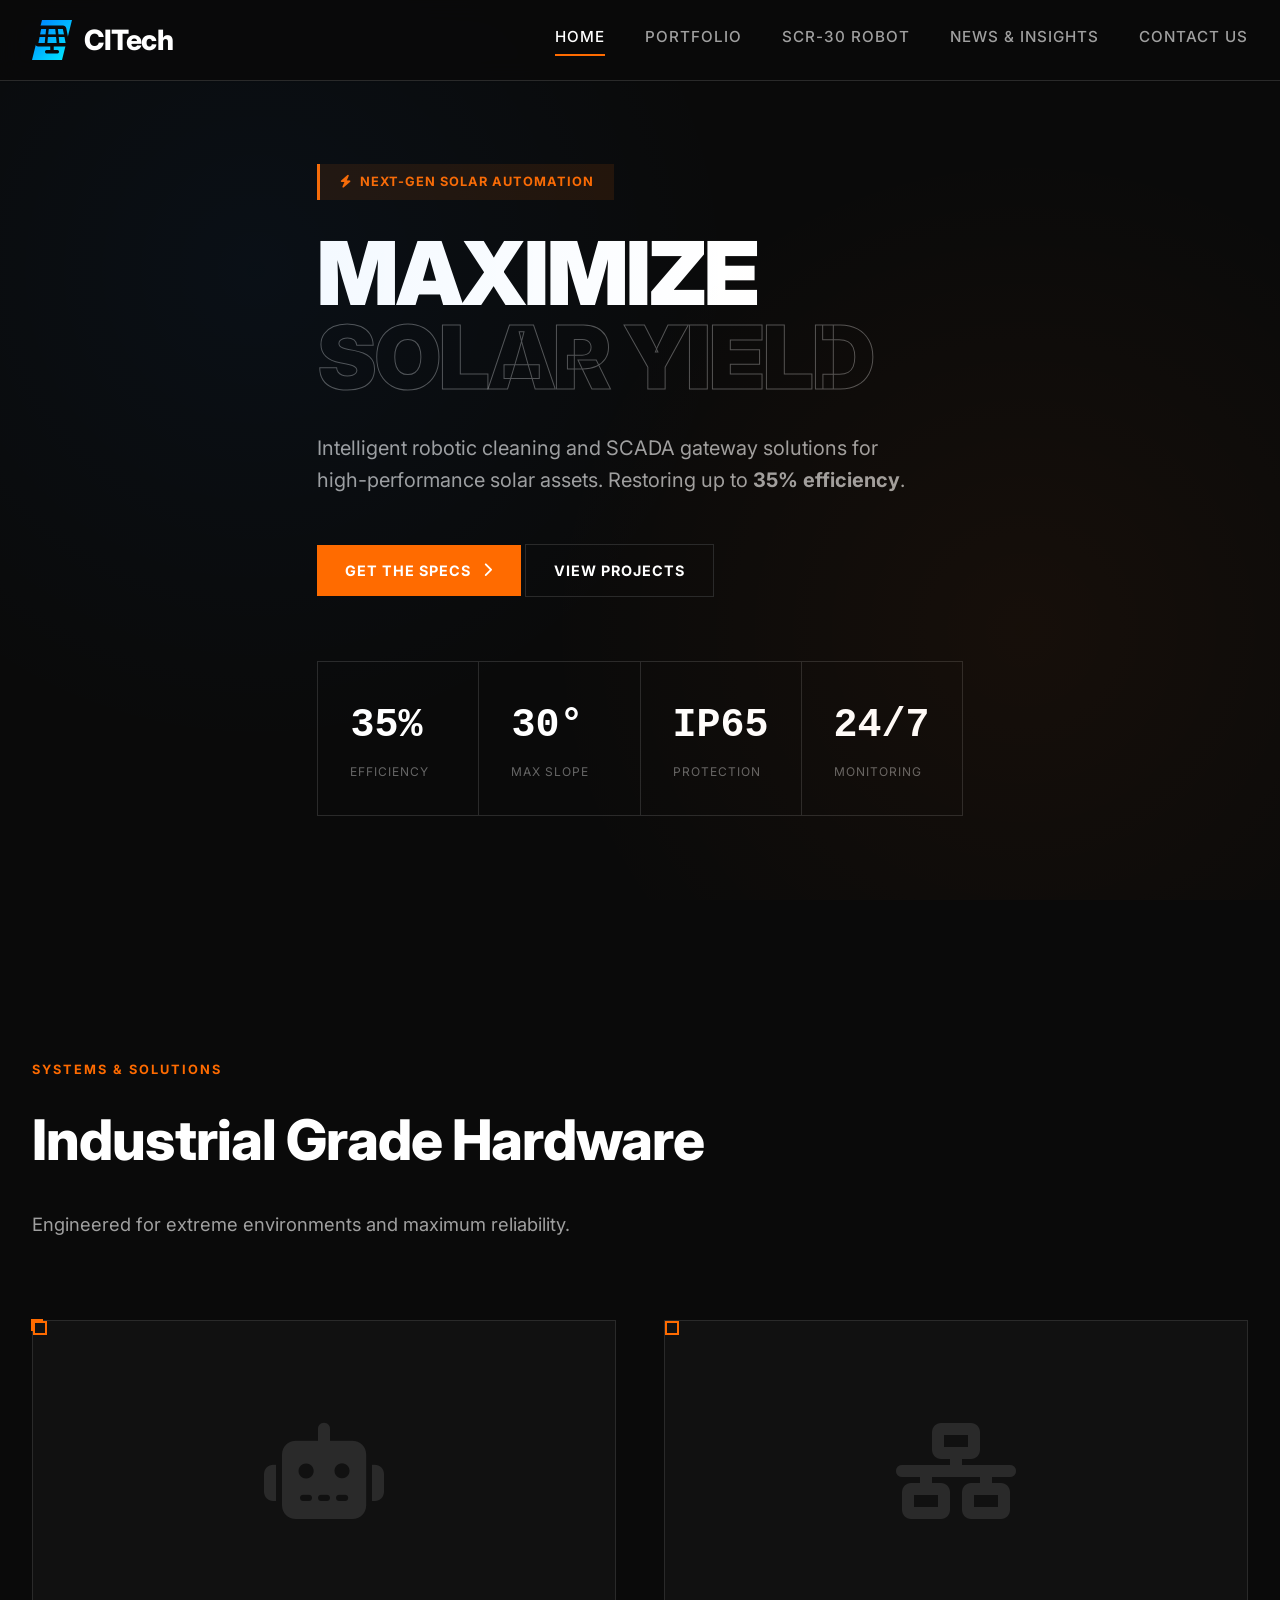
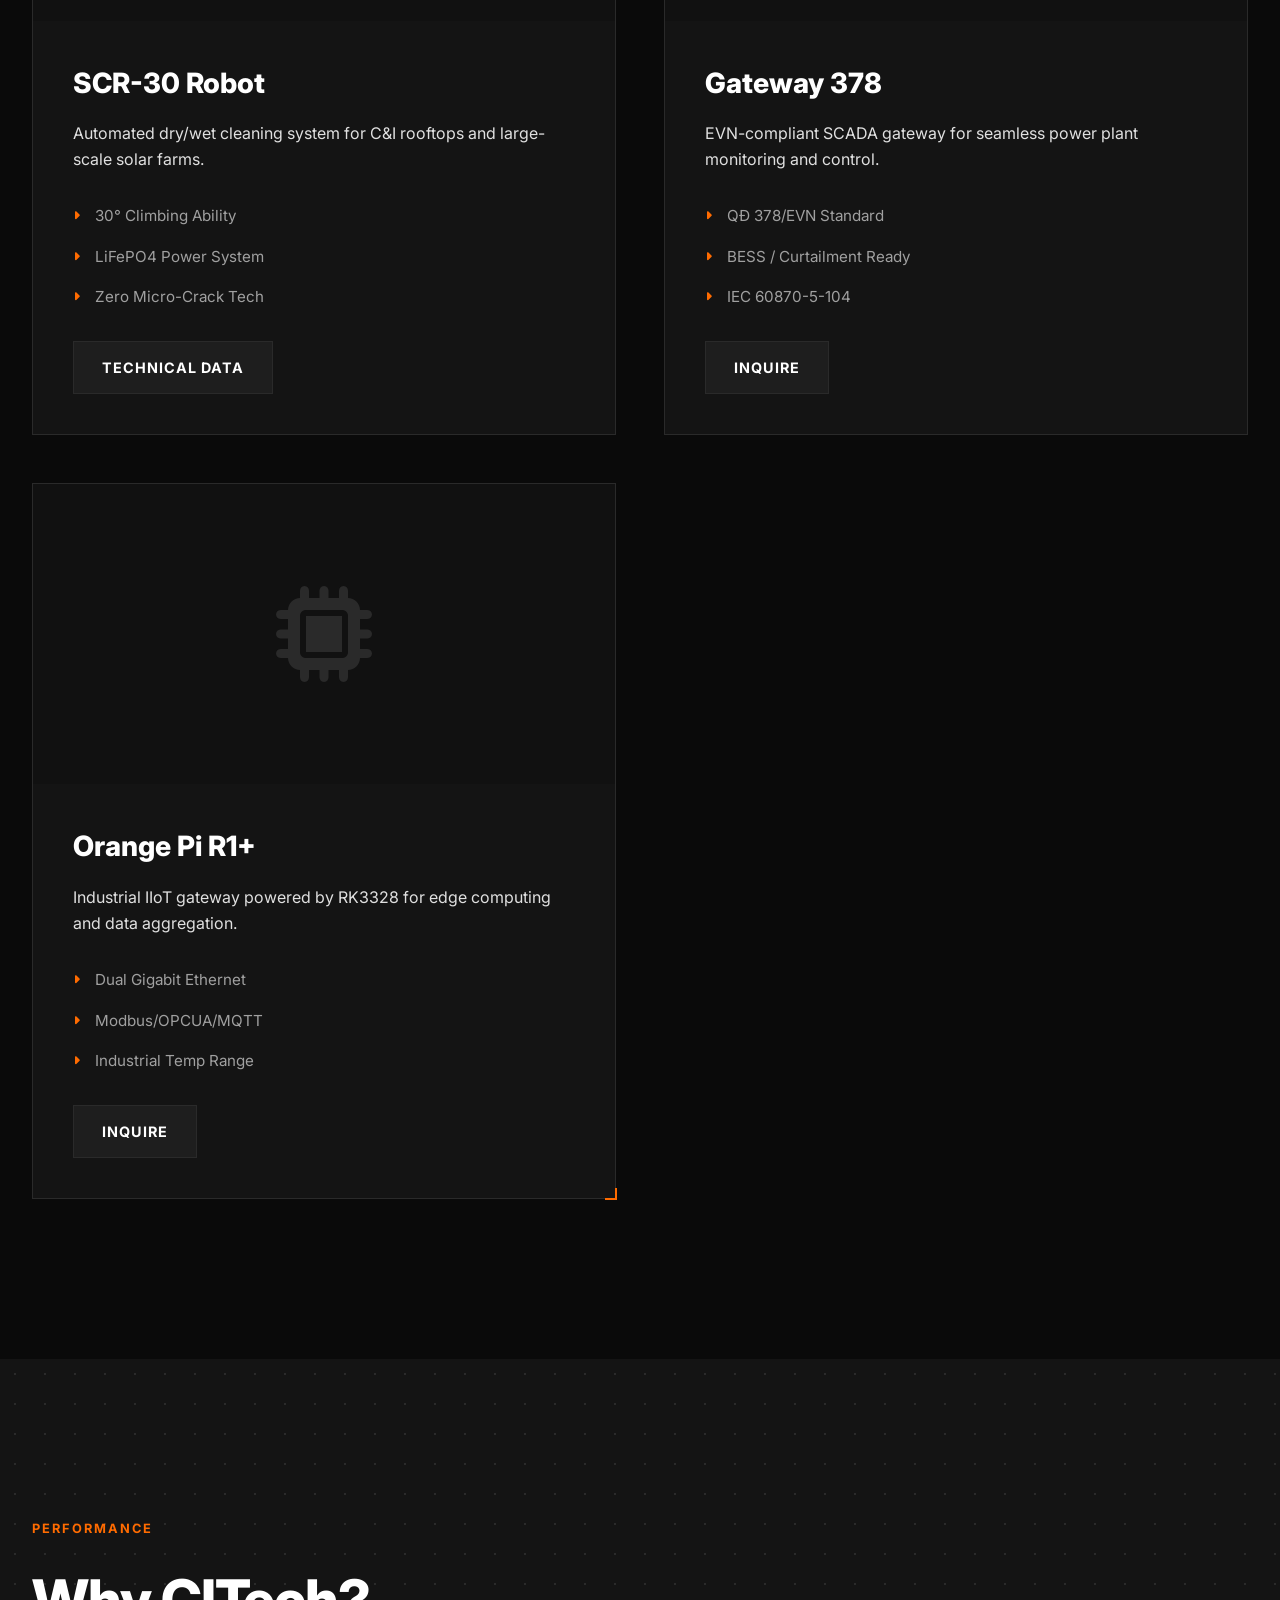
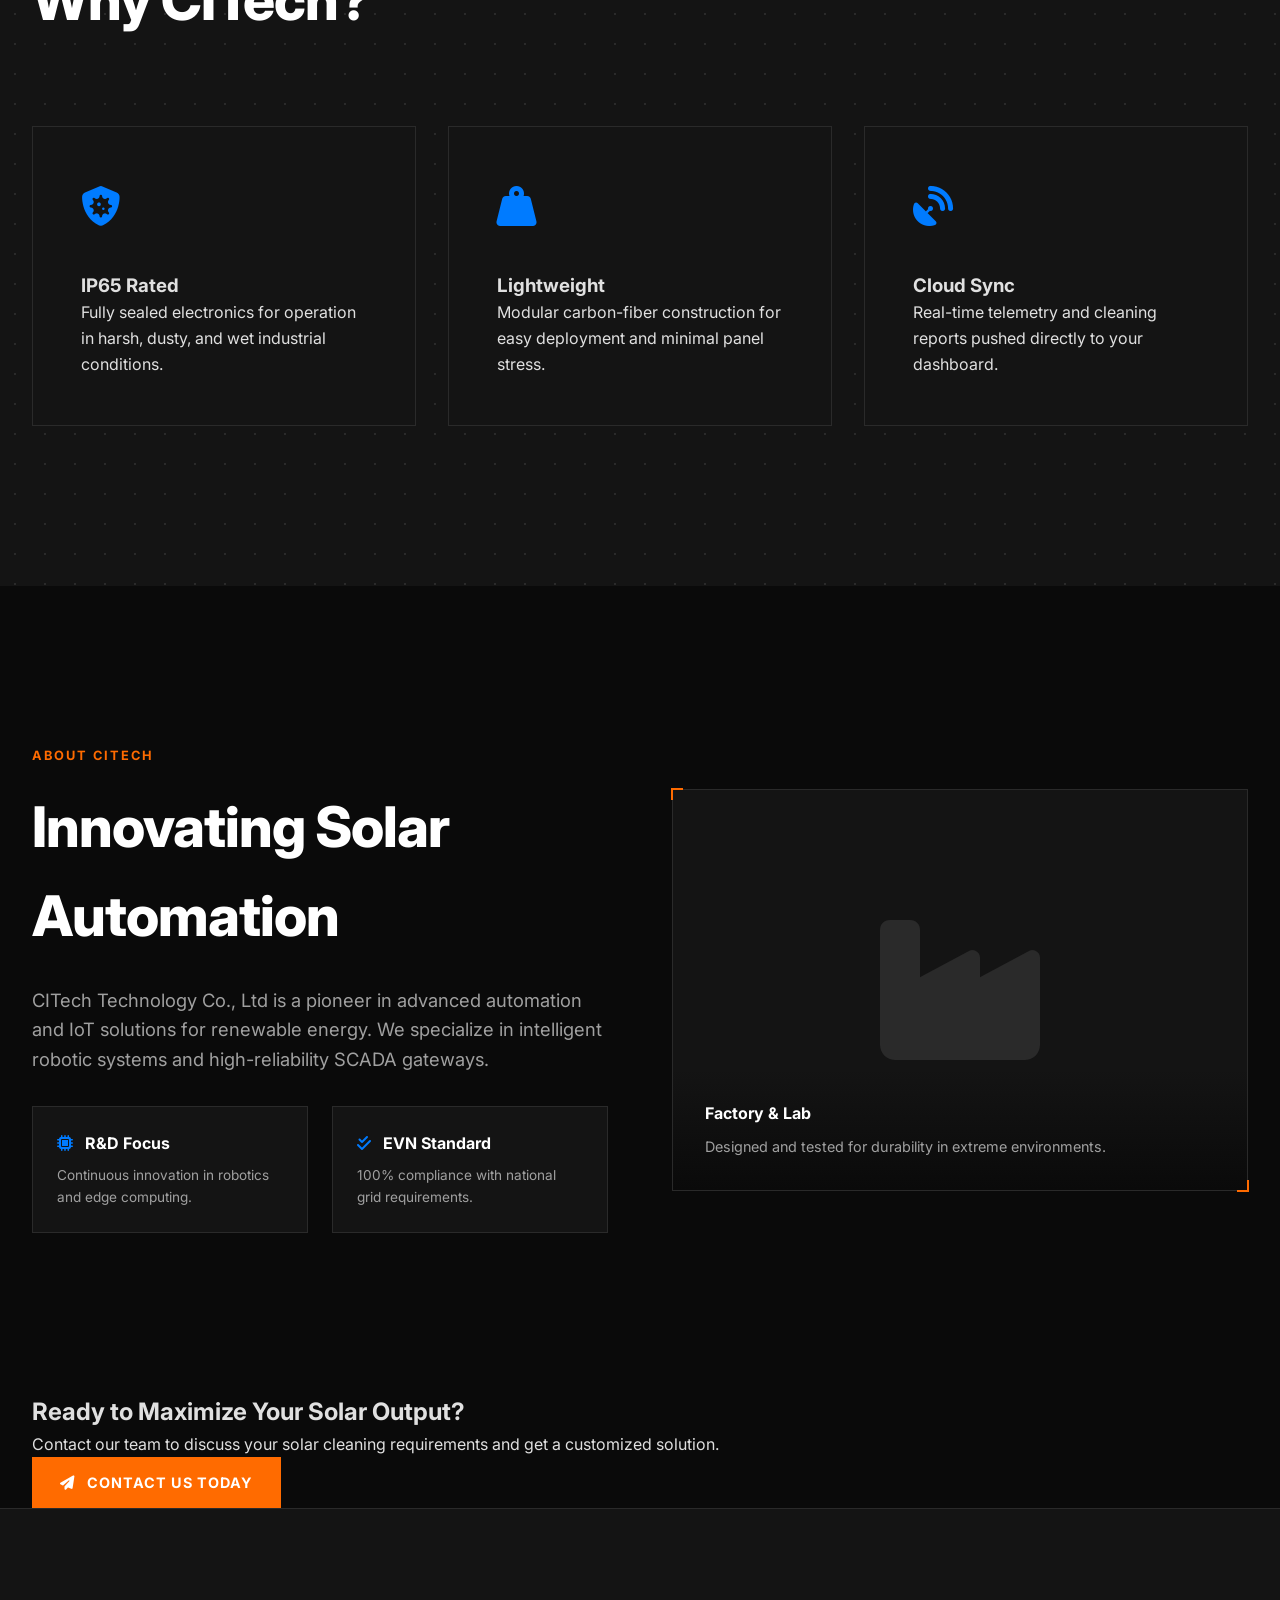
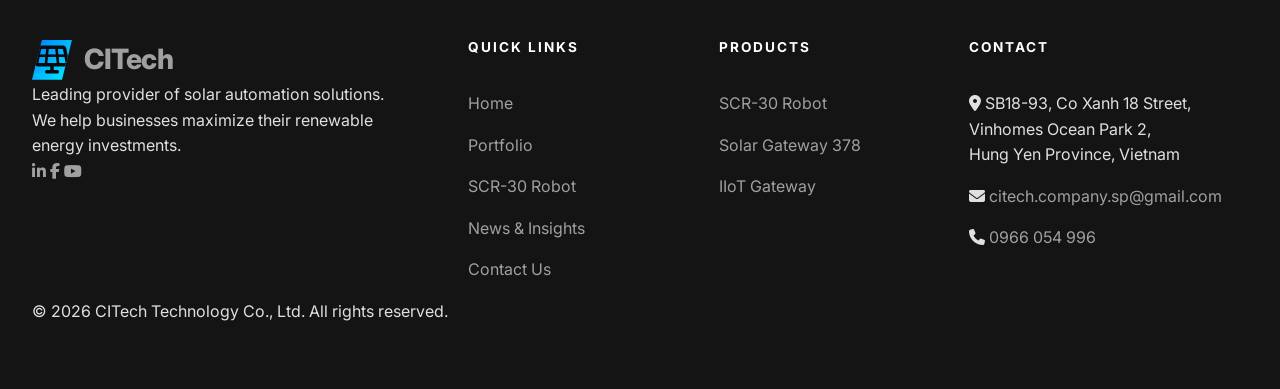
==== commit 60503045: "feat: redesign homepage with industrial tech stitch design" ====
--- a/index.html
+++ b/index.html
@@ -34,38 +34,34 @@
     </nav>
 
     <!-- Hero Section -->
-    <section class="hero">
-        <div class="hero-bg">
-            <div class="hero-gradient"></div>
-        </div>
+    <section class="hero bg-grid">
         <div class="container">
             <div class="hero-content">
                 <div class="hero-badge">
-                    <i class="fas fa-award"></i>
-                    Next-Generation Solar Technology
+                    <i class="fas fa-bolt"></i>
+                    Next-Gen Solar Automation
                 </div>
                 <h1 class="hero-title">
-                    Automated Solar Panel<br>
-                    <span class="highlight">Cleaning Solutions</span>
+                    MAXIMIZE<br>
+                    <span>SOLAR YIELD</span>
                 </h1>
                 <p class="hero-subtitle">
-                    Restore <strong>25-35% power output</strong> with our intelligent robotic cleaning systems. 
-                    Designed for challenging terrains up to <strong>30° slopes</strong>.
+                    Intelligent robotic cleaning and SCADA gateway solutions for high-performance solar assets. 
+                    Restoring up to <strong>35% efficiency</strong>.
                 </p>
                 <div class="hero-cta">
                     <a href="scr30.html" class="btn btn-primary">
-                        <i class="fas fa-robot"></i>
-                        Explore SCR-30
+                        Get the specs <i class="fas fa-chevron-right"></i>
                     </a>
-                    <a href="contact.html" class="btn btn-outline">
-                        <i class="fas fa-envelope"></i>
-                        Get in Touch
+                    <a href="portfolio.html" class="btn btn-outline">
+                        View Projects
                     </a>
                 </div>
+                
                 <div class="hero-stats">
                     <div class="stat-item">
-                        <span class="stat-number">25-35%</span>
-                        <span class="stat-label">Efficiency Gain</span>
+                        <span class="stat-number">35%</span>
+                        <span class="stat-label">Efficiency</span>
                     </div>
                     <div class="stat-item">
                         <span class="stat-number">30°</span>
@@ -76,102 +72,78 @@
                         <span class="stat-label">Protection</span>
                     </div>
                     <div class="stat-item">
-                        <span class="stat-number">4-6h</span>
-                        <span class="stat-label">Runtime</span>
-                    </div>
-                </div>
-            </div>
-        </div>
-        <div class="hero-scroll">
-            <a href="#products" class="scroll-indicator">
-                <span>Scroll to explore</span>
-                <i class="fas fa-chevron-down"></i>
-            </a>
+                        <span class="stat-number">24/7</span>
+                        <span class="stat-label">Monitoring</span>
+                    </div>
+                </div>
+            </div>
         </div>
     </section>
 
     <!-- Products Section -->
-    <section id="products" class="products section">
+    <section id="products" class="section">
         <div class="container">
             <div class="section-header">
-                <span class="section-tag">Our Products</span>
-                <h2 class="section-title">Solar Automation Solutions</h2>
-                <p class="section-desc">Cutting-edge technology for maximum energy efficiency</p>
-            </div>
+                <span class="section-tag">Systems & Solutions</span>
+                <h2 class="section-title">Industrial Grade Hardware</h2>
+                <p class="section-desc">Engineered for extreme environments and maximum reliability.</p>
+            </div>
+            
             <div class="products-grid">
                 <!-- SCR-30 Card -->
-                <div class="product-card featured">
+                <div class="product-card stitch-border stitch-border-tl">
                     <div class="product-image">
-                        <div class="product-placeholder">
-                            <i class="fas fa-robot"></i>
-                        </div>
-                        <div class="product-badge">Featured</div>
+                        <i class="fas fa-robot"></i>
                     </div>
                     <div class="product-content">
-                        <h3 class="product-title">SCR-30 Solar Cleaning Robot</h3>
+                        <h3 class="product-title">SCR-30 Robot</h3>
                         <p class="product-desc">
-                            Next-generation automated cleaning for rooftop C&I and solar farms. 
-                            Handles slopes up to 30° with intelligent dual-cleaning technology.
+                            Automated dry/wet cleaning system for C&I rooftops and large-scale solar farms.
                         </p>
                         <ul class="product-features">
-                            <li><i class="fas fa-check"></i> 25°-30° slope capability</li>
-                            <li><i class="fas fa-check"></i> LiFePO4 battery, 4-6h runtime</li>
-                            <li><i class="fas fa-check"></i> IP65 industrial protection</li>
-                            <li><i class="fas fa-check"></i> &lt;0.5 kg/cm² panel pressure</li>
+                            <li><i class="fas fa-caret-right"></i> 30° Climbing Ability</li>
+                            <li><i class="fas fa-caret-right"></i> LiFePO4 Power System</li>
+                            <li><i class="fas fa-caret-right"></i> Zero Micro-Crack Tech</li>
                         </ul>
-                        <a href="scr30.html" class="btn btn-secondary">
-                            Learn More <i class="fas fa-arrow-right"></i>
-                        </a>
+                        <a href="scr30.html" class="btn btn-secondary">Technical Data</a>
                     </div>
                 </div>
 
                 <!-- Solar Gateway Card -->
-                <div class="product-card">
+                <div class="product-card stitch-border">
                     <div class="product-image">
-                        <div class="product-placeholder gateway">
-                            <i class="fas fa-network-wired"></i>
-                        </div>
+                        <i class="fas fa-network-wired"></i>
                     </div>
                     <div class="product-content">
-                        <h3 class="product-title">Solar Gateway 378</h3>
+                        <h3 class="product-title">Gateway 378</h3>
                         <p class="product-desc">
-                            SCADA-compliant gateway solution meeting QĐ 378/EVN standards. 
-                            Seamless integration with existing power infrastructure.
+                            EVN-compliant SCADA gateway for seamless power plant monitoring and control.
                         </p>
                         <ul class="product-features">
-                            <li><i class="fas fa-check"></i> 100% QĐ 378/EVN compliant</li>
-                            <li><i class="fas fa-check"></i> BESS Ready & Remote Curtailment</li>
-                            <li><i class="fas fa-check"></i> Protocol: IEC 60870-5-104</li>
-                            <li><i class="fas fa-check"></i> Industrial-grade reliability</li>
+                            <li><i class="fas fa-caret-right"></i> QĐ 378/EVN Standard</li>
+                            <li><i class="fas fa-caret-right"></i> BESS / Curtailment Ready</li>
+                            <li><i class="fas fa-caret-right"></i> IEC 60870-5-104</li>
                         </ul>
-                        <a href="contact.html" class="btn btn-secondary">
-                            Inquire Now <i class="fas fa-arrow-right"></i>
-                        </a>
+                        <a href="contact.html" class="btn btn-secondary">Inquire</a>
                     </div>
                 </div>
 
                 <!-- IIoT Gateway Card -->
-                <div class="product-card">
+                <div class="product-card stitch-border stitch-border-br">
                     <div class="product-image">
-                        <div class="product-placeholder iiot">
-                            <i class="fas fa-microchip"></i>
-                        </div>
+                        <i class="fas fa-microchip"></i>
                     </div>
                     <div class="product-content">
-                        <h3 class="product-title">Orange Pi R1 Plus IIoT Gateway</h3>
+                        <h3 class="product-title">Orange Pi R1+</h3>
                         <p class="product-desc">
-                            Compact industrial IoT gateway for smart solar monitoring. 
-                            Multiple connectivity options including 4G, LoRa, and Wi-Fi.
+                            Industrial IIoT gateway powered by RK3328 for edge computing and data aggregation.
                         </p>
                         <ul class="product-features">
-                            <li><i class="fas fa-check"></i> RK3328 Quad-core A53, 1GB RAM</li>
-                            <li><i class="fas fa-check"></i> Dual Gigabit Ethernet</li>
-                            <li><i class="fas fa-check"></i> Protocols: Modbus TCP/RTU, OPCUA, MQTT</li>
-                            <li><i class="fas fa-check"></i> OpenWRT, Ubuntu, Debian Support</li>
+                            <li><i class="fas fa-caret-right"></i> Dual Gigabit Ethernet</li>
+                            <li><i class="fas fa-caret-right"></i> Modbus/OPCUA/MQTT</li>
+                            <li><i class="fas fa-caret-right"></i> Industrial Temp Range</li>
                         </ul>
-                        <a href="contact.html" class="btn btn-secondary">
-                            Inquire Now <i class="fas fa-arrow-right"></i>
-                        </a>
+                        <a href="contact.html" class="btn btn-secondary">Inquire</a>
                     </div>
                 </div>
             </div>
@@ -179,41 +151,27 @@
     </section>
 
     <!-- Why Choose Us -->
-    <section class="why-us section section-dark">
-        <div class="container">
-            <div class="section-header light">
-                <span class="section-tag">Why CITech</span>
-                <h2 class="section-title">Leading Solar Automation</h2>
-                <p class="section-desc">Innovation, reliability, and performance at the core of everything we do</p>
-            </div>
-            <div class="features-grid">
-                <div class="feature-card">
-                    <div class="feature-icon">
-                        <i class="fas fa-mountain"></i>
-                    </div>
-                    <h3>Slope Performance</h3>
-                    <p>Operates stably on 25°-30° inclines, wet or dry conditions</p>
-                </div>
-                <div class="feature-card">
-                    <div class="feature-icon">
-                        <i class="fas fa-shield-alt"></i>
-                    </div>
-                    <h3>Panel Safety</h3>
-                    <p>Ultra-low pressure &lt;0.5 kg/cm² prevents micro-cracks</p>
-                </div>
-                <div class="feature-card">
-                    <div class="feature-icon">
-                        <i class="fas fa-bolt"></i>
-                    </div>
-                    <h3>Superior Cleaning</h3>
-                    <p>Dual mechanical + high-pressure water system</p>
-                </div>
-                <div class="feature-card">
-                    <div class="feature-icon">
-                        <i class="fas fa-clock"></i>
-                    </div>
-                    <h3>Rapid Deployment</h3>
-                    <p>3-5 minute modular assembly/disassembly</p>
+    <section class="section bg-grid" style="background-color: var(--surface);">
+        <div class="container">
+            <div class="section-header">
+                <span class="section-tag">Performance</span>
+                <h2 class="section-title">Why CITech?</h2>
+            </div>
+            <div class="features-grid" style="display: grid; grid-template-columns: repeat(auto-fit, minmax(300px, 1fr)); gap: 2rem;">
+                <div class="card-industrial">
+                    <div class="card-icon"><i class="fas fa-shield-virus"></i></div>
+                    <h3>IP65 Rated</h3>
+                    <p>Fully sealed electronics for operation in harsh, dusty, and wet industrial conditions.</p>
+                </div>
+                <div class="card-industrial">
+                    <div class="card-icon"><i class="fas fa-weight-hanging"></i></div>
+                    <h3>Lightweight</h3>
+                    <p>Modular carbon-fiber construction for easy deployment and minimal panel stress.</p>
+                </div>
+                <div class="card-industrial">
+                    <div class="card-icon"><i class="fas fa-satellite-dish"></i></div>
+                    <h3>Cloud Sync</h3>
+                    <p>Real-time telemetry and cleaning reports pushed directly to your dashboard.</p>
                 </div>
             </div>
         </div>
@@ -225,46 +183,28 @@
             <div class="about-grid" style="display: grid; grid-template-columns: 1fr 1fr; gap: 4rem; align-items: center;">
                 <div class="about-content">
                     <span class="section-tag">About CITech</span>
-                    <h2 class="section-title" style="text-align: left;">Innovating the Future of Solar Automation</h2>
-                    <p style="margin-bottom: 1.5rem; color: var(--gray-600); font-size: 1.1rem; line-height: 1.8;">
-                        CITech Technology Co., Ltd is a pioneer in providing advanced automation and IoT solutions for the renewable energy sector. We specialize in developing intelligent robotic cleaning systems and high-reliability SCADA gateways.
+                    <h2 class="section-title">Innovating Solar Automation</h2>
+                    <p class="section-desc" style="margin-bottom: 2rem;">
+                        CITech Technology Co., Ltd is a pioneer in advanced automation and IoT solutions for renewable energy. We specialize in intelligent robotic systems and high-reliability SCADA gateways.
                     </p>
-                    <p style="margin-bottom: 2rem; color: var(--gray-600); font-size: 1.1rem; line-height: 1.8;">
-                        Our mission is to empower solar farm operators and C&I facility managers with cutting-edge technology that maximizes energy yield while minimizing operational risks and costs.
-                    </p>
+                    
                     <div class="about-features" style="display: grid; grid-template-columns: 1fr 1fr; gap: 1.5rem;">
-                        <div style="display: flex; gap: 1rem; align-items: center;">
-                            <div style="width: 40px; height: 40px; border-radius: 50%; background: var(--primary-light); color: var(--primary); display: flex; align-items: center; justify-content: center;">
-                                <i class="fas fa-check"></i>
-                            </div>
-                            <span style="font-weight: 600;">R&D Excellence</span>
+                        <div class="card-industrial" style="padding: 1.5rem;">
+                            <h4 style="color: var(--white); margin-bottom: 0.5rem;"><i class="fas fa-microchip" style="color: var(--primary); margin-right: 0.5rem;"></i> R&D Focus</h4>
+                            <p style="font-size: 0.85rem; color: var(--text-dim);">Continuous innovation in robotics and edge computing.</p>
                         </div>
-                        <div style="display: flex; gap: 1rem; align-items: center;">
-                            <div style="width: 40px; height: 40px; border-radius: 50%; background: var(--primary-light); color: var(--primary); display: flex; align-items: center; justify-content: center;">
-                                <i class="fas fa-check"></i>
-                            </div>
-                            <span style="font-weight: 600;">EVN Compliant</span>
+                        <div class="card-industrial" style="padding: 1.5rem;">
+                            <h4 style="color: var(--white); margin-bottom: 0.5rem;"><i class="fas fa-check-double" style="color: var(--primary); margin-right: 0.5rem;"></i> EVN Standard</h4>
+                            <p style="font-size: 0.85rem; color: var(--text-dim);">100% compliance with national grid requirements.</p>
                         </div>
-                        <div style="display: flex; gap: 1rem; align-items: center;">
-                            <div style="width: 40px; height: 40px; border-radius: 50%; background: var(--primary-light); color: var(--primary); display: flex; align-items: center; justify-content: center;">
-                                <i class="fas fa-check"></i>
-                            </div>
-                            <span style="font-weight: 600;">Expert Support</span>
-                        </div>
-                        <div style="display: flex; gap: 1rem; align-items: center;">
-                            <div style="width: 40px; height: 40px; border-radius: 50%; background: var(--primary-light); color: var(--primary); display: flex; align-items: center; justify-content: center;">
-                                <i class="fas fa-check"></i>
-                            </div>
-                            <span style="font-weight: 600;">24/7 Monitoring</span>
-                        </div>
-                    </div>
-                </div>
-                <div class="about-image">
-                    <div style="width: 100%; height: 400px; background: var(--gray-200); border-radius: var(--radius); display: flex; align-items: center; justify-content: center; position: relative; overflow: hidden; border: 1px solid var(--gray-300);">
-                        <i class="fas fa-industry" style="font-size: 8rem; color: var(--gray-400);"></i>
-                        <div style="position: absolute; bottom: 0; left: 0; right: 0; padding: 2rem; background: linear-gradient(transparent, rgba(0,0,0,0.8)); color: white;">
-                            <h4 style="margin: 0;">Industrial Grade Solutions</h4>
-                            <p style="margin: 0.5rem 0 0; font-size: 0.9rem; opacity: 0.8;">Engineered for durability and extreme performance.</p>
+                    </div>
+                </div>
+                <div class="about-image stitch-border stitch-border-tl stitch-border-br">
+                    <div style="width: 100%; height: 400px; background: var(--surface); display: flex; align-items: center; justify-content: center; position: relative; overflow: hidden;">
+                        <i class="fas fa-industry" style="font-size: 10rem; color: var(--surface-border);"></i>
+                        <div style="position: absolute; bottom: 0; left: 0; right: 0; padding: 2rem; background: linear-gradient(transparent, var(--background));">
+                            <h4 style="color: var(--white); margin-bottom: 0.5rem;">Factory & Lab</h4>
+                            <p style="font-size: 0.9rem; color: var(--text-dim);">Designed and tested for durability in extreme environments.</p>
                         </div>
                     </div>
                 </div>
--- a/css/style.css
+++ b/css/style.css
@@ -1,34 +1,32 @@
 :root {
-    --primary: #0066cc;
-    --primary-dark: #0052a3;
-    --primary-light: #3385d6;
-    --secondary: #00a86b;
-    --accent: #ff6b35;
-    --dark: #1a1a2e;
-    --dark-light: #16213e;
-    --gray-900: #1f2937;
-    --gray-800: #374151;
-    --gray-700: #4b5563;
-    --gray-600: #6b7280;
-    --gray-500: #9ca3af;
-    --gray-400: #d1d5db;
-    --gray-300: #e5e7eb;
-    --gray-200: #f3f4f6;
-    --gray-100: #f9fafb;
+    --primary: #007bff; /* CITech Blue */
+    --primary-dark: #0056b3;
+    --primary-light: #4dabff;
+    --secondary: #00f2ff; /* Cyber Cyan */
+    --accent: #ff6b00; /* Industrial Orange */
+    --background: #0a0a0a;
+    --surface: #141414;
+    --surface-light: #1e1e1e;
+    --surface-border: #2a2a2a;
+    --text-main: #e0e0e0;
+    --text-dim: #a0a0a0;
+    --text-muted: #666666;
     --white: #ffffff;
-    --gradient-primary: linear-gradient(135deg, #0066cc 0%, #00a86b 100%);
-    --gradient-dark: linear-gradient(135deg, #1a1a2e 0%, #16213e 100%);
-    --shadow-sm: 0 1px 2px 0 rgba(0, 0, 0, 0.05);
-    --shadow: 0 4px 6px -1px rgba(0, 0, 0, 0.1), 0 2px 4px -1px rgba(0, 0, 0, 0.06);
-    --shadow-md: 0 10px 15px -3px rgba(0, 0, 0, 0.1), 0 4px 6px -2px rgba(0, 0, 0, 0.05);
-    --shadow-lg: 0 20px 25px -5px rgba(0, 0, 0, 0.1), 0 10px 10px -5px rgba(0, 0, 0, 0.04);
-    --shadow-xl: 0 25px 50px -12px rgba(0, 0, 0, 0.25);
-    --radius-sm: 0.375rem;
-    --radius: 0.5rem;
-    --radius-md: 0.75rem;
-    --radius-lg: 1rem;
-    --radius-xl: 1.5rem;
-    --transition: all 0.3s ease;
+    
+    --gradient-industrial: linear-gradient(135deg, #141414 0%, #0a0a0a 100%);
+    --gradient-accent: linear-gradient(135deg, #007bff 0%, #00f2ff 100%);
+    --gradient-orange: linear-gradient(135deg, #ff6b00 0%, #ff9e00 100%);
+    
+    --shadow-industrial: 0 10px 30px rgba(0, 0, 0, 0.5);
+    --border-stitch: 1px solid var(--surface-border);
+    
+    --radius-sm: 2px;
+    --radius: 4px;
+    --radius-md: 8px;
+    
+    --font-main: 'Inter', sans-serif;
+    --font-mono: 'JetBrains Mono', 'Roboto Mono', monospace;
+    --transition: all 0.3s cubic-bezier(0.4, 0, 0.2, 1);
 }
 
 * {
@@ -42,17 +40,41 @@
 }
 
 body {
-    font-family: 'Inter', -apple-system, BlinkMacSystemFont, 'Segoe UI', Roboto, sans-serif;
+    font-family: var(--font-main);
     line-height: 1.6;
-    color: var(--gray-800);
-    background: var(--white);
+    color: var(--text-main);
+    background: var(--background);
+    -webkit-font-smoothing: antialiased;
 }
 
 .container {
-    max-width: 1200px;
+    max-width: 1300px;
     margin: 0 auto;
-    padding: 0 1.5rem;
-}
+    padding: 0 2rem;
+}
+
+/* Industrial Patterns */
+.bg-grid {
+    background-image: radial-gradient(var(--surface-border) 1px, transparent 1px);
+    background-size: 30px 30px;
+}
+
+.stitch-border {
+    position: relative;
+    border: var(--border-stitch);
+}
+
+.stitch-border::before,
+.stitch-border::after {
+    content: '';
+    position: absolute;
+    width: 10px;
+    height: 10px;
+    border: 2px solid var(--accent);
+}
+
+.stitch-border-tl::before { top: -2px; left: -2px; border-right: 0; border-bottom: 0; }
+.stitch-border-br::after { bottom: -2px; right: -2px; border-left: 0; border-top: 0; }
 
 /* Navigation */
 .navbar {
@@ -60,9 +82,9 @@
     top: 0;
     left: 0;
     right: 0;
-    background: rgba(255, 255, 255, 0.95);
-    backdrop-filter: blur(10px);
-    box-shadow: var(--shadow-sm);
+    background: rgba(10, 10, 10, 0.85);
+    backdrop-filter: blur(12px);
+    border-bottom: 1px solid var(--surface-border);
     z-index: 1000;
     transition: var(--transition);
 }
@@ -71,79 +93,74 @@
     display: flex;
     justify-content: space-between;
     align-items: center;
-    height: 4rem;
+    height: 5rem;
 }
 
 .logo {
     display: flex;
     align-items: center;
-    gap: 0.5rem;
+    gap: 0.75rem;
     text-decoration: none;
-    color: var(--dark);
+    color: var(--white);
     font-weight: 800;
-    font-size: 1.5rem;
+    font-size: 1.75rem;
+    letter-spacing: -0.5px;
 }
 
 .logo-icon {
     width: 2.5rem;
     height: 2.5rem;
-    background: var(--gradient-primary);
-    border-radius: var(--radius);
+    background: var(--gradient-accent);
     display: flex;
     align-items: center;
     justify-content: center;
-    color: var(--white);
+    clip-path: polygon(25% 0%, 100% 0%, 75% 100%, 0% 100%);
+    color: var(--background);
 }
 
 .nav-menu {
     display: flex;
     list-style: none;
-    gap: 2rem;
+    gap: 2.5rem;
 }
 
 .nav-link {
     text-decoration: none;
-    color: var(--gray-700);
+    color: var(--text-dim);
     font-weight: 500;
+    font-size: 0.95rem;
+    text-transform: uppercase;
+    letter-spacing: 1px;
     transition: var(--transition);
-    position: relative;
 }
 
 .nav-link:hover,
 .nav-link.active {
-    color: var(--primary);
-}
-
-.nav-link::after {
+    color: var(--white);
+}
+
+.nav-link.active::after {
     content: '';
-    position: absolute;
-    bottom: -4px;
-    left: 0;
-    width: 0;
+    display: block;
+    width: 100%;
     height: 2px;
-    background: var(--primary);
-    transition: var(--transition);
-}
-
-.nav-link:hover::after,
-.nav-link.active::after {
-    width: 100%;
+    background: var(--accent);
+    margin-top: 4px;
 }
 
 .nav-toggle {
     display: none;
     flex-direction: column;
-    gap: 4px;
+    gap: 6px;
     background: none;
     border: none;
     cursor: pointer;
-    padding: 0.5rem;
 }
 
 .nav-toggle span {
-    width: 24px;
+    width: 30px;
     height: 2px;
-    background: var(--gray-800);
+    background: var(--white);
     transition: var(--transition);
 }
 
@@ -151,51 +168,51 @@
 .btn {
     display: inline-flex;
     align-items: center;
-    gap: 0.5rem;
-    padding: 0.75rem 1.5rem;
-    font-size: 1rem;
-    font-weight: 600;
+    gap: 0.75rem;
+    padding: 0.875rem 1.75rem;
+    font-size: 0.9rem;
+    font-weight: 700;
+    text-transform: uppercase;
+    letter-spacing: 1px;
     text-decoration: none;
-    border-radius: var(--radius-md);
     transition: var(--transition);
     cursor: pointer;
     border: none;
+    position: relative;
+    overflow: hidden;
 }
 
 .btn-primary {
-    background: var(--gradient-primary);
-    color: var(--white);
-    box-shadow: 0 4px 14px rgba(0, 102, 204, 0.4);
+    background: var(--accent);
+    color: var(--white);
 }
 
 .btn-primary:hover {
+    background: #ff8533;
     transform: translateY(-2px);
-    box-shadow: 0 6px 20px rgba(0, 102, 204, 0.5);
-}
-
-.btn-secondary {
-    background: var(--gray-100);
-    color: var(--primary);
-}
-
-.btn-secondary:hover {
-    background: var(--gray-200);
+    box-shadow: 0 5px 15px rgba(255, 107, 0, 0.3);
 }
 
 .btn-outline {
     background: transparent;
     color: var(--white);
-    border: 2px solid rgba(255, 255, 255, 0.3);
+    border: 1px solid var(--surface-border);
 }
 
 .btn-outline:hover {
-    background: rgba(255, 255, 255, 0.1);
-    border-color: var(--white);
-}
-
-.btn-large {
-    padding: 1rem 2rem;
-    font-size: 1.125rem;
+    background: var(--surface-light);
+    border-color: var(--text-dim);
+}
+
+.btn-secondary {
+    background: var(--surface-light);
+    color: var(--white);
+    border: 1px solid var(--surface-border);
+}
+
+.btn-secondary:hover {
+    background: var(--primary);
+    border-color: var(--primary);
 }
 
 /* Hero Section */
@@ -204,448 +221,260 @@
     display: flex;
     align-items: center;
     position: relative;
-    background: var(--dark);
-    overflow: hidden;
-}
-
-.hero-bg {
+    background: var(--background);
+    padding-top: 5rem;
+}
+
+.hero::before {
+    content: '';
     position: absolute;
     inset: 0;
-    background: 
-        radial-gradient(ellipse at 20% 50%, rgba(0, 102, 204, 0.15) 0%, transparent 50%),
-        radial-gradient(ellipse at 80% 20%, rgba(0, 168, 107, 0.1) 0%, transparent 40%),
-        radial-gradient(ellipse at 60% 80%, rgba(255, 107, 53, 0.08) 0%, transparent 40%);
-}
-
-.hero-gradient {
-    position: absolute;
-    inset: 0;
-    background: linear-gradient(135deg, rgba(26, 26, 46, 0.97) 0%, rgba(22, 33, 62, 0.95) 100%);
+    background-image: 
+        radial-gradient(circle at 20% 30%, rgba(0, 123, 255, 0.05) 0%, transparent 40%),
+        radial-gradient(circle at 80% 70%, rgba(255, 107, 0, 0.05) 0%, transparent 40%);
+    pointer-events: none;
 }
 
 .hero-content {
-    position: relative;
-    z-index: 1;
-    padding-top: 4rem;
-    max-width: 800px;
+    max-width: 900px;
 }
 
 .hero-badge {
     display: inline-flex;
     align-items: center;
     gap: 0.5rem;
-    padding: 0.5rem 1rem;
-    background: rgba(0, 168, 107, 0.2);
-    color: var(--secondary);
-    font-size: 0.875rem;
-    font-weight: 600;
-    border-radius: 2rem;
-    margin-bottom: 1.5rem;
-    border: 1px solid rgba(0, 168, 107, 0.3);
+    padding: 0.5rem 1.25rem;
+    background: rgba(255, 107, 0, 0.1);
+    color: var(--accent);
+    font-size: 0.8rem;
+    font-weight: 700;
+    text-transform: uppercase;
+    letter-spacing: 1px;
+    border-left: 3px solid var(--accent);
+    margin-bottom: 2rem;
 }
 
 .hero-title {
-    font-size: clamp(2.5rem, 5vw, 4rem);
-    font-weight: 800;
-    line-height: 1.1;
-    color: var(--white);
-    margin-bottom: 1.5rem;
-}
-
-.hero-title .highlight {
-    background: var(--gradient-primary);
-    -webkit-background-clip: text;
-    -webkit-text-fill-color: transparent;
-    background-clip: text;
+    font-size: clamp(3rem, 8vw, 5.5rem);
+    font-weight: 900;
+    line-height: 0.95;
+    color: var(--white);
+    margin-bottom: 2rem;
+    letter-spacing: -2px;
+}
+
+.hero-title span {
+    color: transparent;
+    -webkit-text-stroke: 1px rgba(255, 255, 255, 0.3);
 }
 
 .hero-subtitle {
     font-size: 1.25rem;
-    color: var(--gray-400);
-    margin-bottom: 2rem;
-    line-height: 1.7;
-}
-
-.hero-subtitle strong {
-    color: var(--white);
-}
-
-.hero-cta {
-    display: flex;
-    gap: 1rem;
-    flex-wrap: wrap;
+    color: var(--text-dim);
     margin-bottom: 3rem;
+    max-width: 600px;
 }
 
 .hero-stats {
     display: grid;
     grid-template-columns: repeat(4, 1fr);
-    gap: 2rem;
-    padding-top: 2rem;
-    border-top: 1px solid rgba(255, 255, 255, 0.1);
+    gap: 1px;
+    background: var(--surface-border);
+    border: 1px solid var(--surface-border);
+    margin-top: 4rem;
 }
 
 .stat-item {
-    text-align: center;
+    background: var(--background);
+    padding: 2rem;
+    text-align: left;
 }
 
 .stat-number {
     display: block;
-    font-size: 2rem;
-    font-weight: 800;
-    color: var(--white);
-}
-
-.stat-label {
-    font-size: 0.875rem;
-    color: var(--gray-500);
-}
-
-.hero-scroll {
-    position: absolute;
-    bottom: 2rem;
-    left: 50%;
-    transform: translateX(-50%);
-}
-
-.scroll-indicator {
-    display: flex;
-    flex-direction: column;
-    align-items: center;
-    gap: 0.5rem;
-    color: var(--gray-500);
-    text-decoration: none;
-    font-size: 0.875rem;
-    transition: var(--transition);
-}
-
-.scroll-indicator:hover {
-    color: var(--white);
-}
-
-.scroll-indicator i {
-    animation: bounce 2s infinite;
-}
-
-@keyframes bounce {
-    0%, 20%, 50%, 80%, 100% { transform: translateY(0); }
-    40% { transform: translateY(-10px); }
-    60% { transform: translateY(-5px); }
-}
-
-/* Sections */
-.section {
-    padding: 6rem 0;
-}
-
-.section-dark {
-    background: var(--dark);
-    color: var(--white);
-}
-
-.section-header {
-    text-align: center;
-    max-width: 600px;
-    margin: 0 auto 3rem;
-}
-
-.section-header.light .section-title,
-.section-header.light .section-desc {
-    color: var(--white);
-}
-
-.section-tag {
-    display: inline-block;
-    padding: 0.375rem 1rem;
-    background: rgba(0, 102, 204, 0.1);
-    color: var(--primary);
-    font-size: 0.875rem;
-    font-weight: 600;
-    border-radius: 2rem;
-    margin-bottom: 1rem;
-}
-
-.section-dark .section-tag {
-    background: rgba(255, 255, 255, 0.1);
-    color: var(--secondary);
-}
-
-.section-title {
+    font-family: var(--font-mono);
     font-size: 2.5rem;
     font-weight: 700;
-    color: var(--gray-900);
+    color: var(--white);
+}
+
+.stat-label {
+    font-size: 0.75rem;
+    text-transform: uppercase;
+    letter-spacing: 1px;
+    color: var(--text-muted);
+}
+
+/* Section Header */
+.section {
+    padding: 10rem 0;
+}
+
+.section-header {
+    margin-bottom: 5rem;
+}
+
+.section-tag {
+    color: var(--accent);
+    font-weight: 700;
+    font-size: 0.8rem;
+    text-transform: uppercase;
+    letter-spacing: 2px;
     margin-bottom: 1rem;
+    display: block;
+}
+
+.section-title {
+    font-size: clamp(2.5rem, 5vw, 3.5rem);
+    font-weight: 800;
+    color: var(--white);
+    margin-bottom: 1.5rem;
+    letter-spacing: -1px;
 }
 
 .section-desc {
-    color: var(--gray-600);
-    font-size: 1.125rem;
+    color: var(--text-dim);
+    font-size: 1.15rem;
+    max-width: 600px;
+}
+
+/* Cards */
+.card-industrial {
+    background: var(--surface);
+    border: 1px solid var(--surface-border);
+    padding: 3rem;
+    transition: var(--transition);
+    position: relative;
+}
+
+.card-industrial:hover {
+    border-color: var(--primary);
+    background: var(--surface-light);
+    transform: translateY(-5px);
+}
+
+.card-icon {
+    font-size: 2.5rem;
+    color: var(--primary);
+    margin-bottom: 2rem;
 }
 
 /* Products Grid */
 .products-grid {
     display: grid;
-    grid-template-columns: repeat(auto-fit, minmax(350px, 1fr));
-    gap: 2rem;
+    grid-template-columns: repeat(auto-fit, minmax(400px, 1fr));
+    gap: 3rem;
 }
 
 .product-card {
-    background: var(--white);
-    border-radius: var(--radius-lg);
+    background: var(--surface);
+    border: 1px solid var(--surface-border);
+    display: flex;
+    flex-direction: column;
+}
+
+.product-image {
+    height: 300px;
+    background: #111;
+    display: flex;
+    align-items: center;
+    justify-content: center;
+    position: relative;
     overflow: hidden;
-    box-shadow: var(--shadow-md);
-    transition: var(--transition);
-}
-
-.product-card:hover {
-    transform: translateY(-8px);
-    box-shadow: var(--shadow-xl);
-}
-
-.product-card.featured {
-    grid-column: 1 / -1;
-    display: grid;
-    grid-template-columns: 1fr 1fr;
-}
-
-.product-image {
-    position: relative;
-    height: 280px;
-    background: var(--gradient-dark);
-    overflow: hidden;
-}
-
-.product-card.featured .product-image {
-    height: auto;
-}
-
-.product-placeholder {
-    width: 100%;
-    height: 100%;
-    display: flex;
-    align-items: center;
-    justify-content: center;
+}
+
+.product-image i {
     font-size: 6rem;
-    color: var(--primary-light);
-    background: linear-gradient(135deg, rgba(0, 102, 204, 0.1) 0%, rgba(0, 168, 107, 0.1) 100%);
-}
-
-.product-placeholder.gateway {
-    color: var(--secondary);
-}
-
-.product-placeholder.iiot {
-    color: var(--accent);
-}
-
-.product-badge {
-    position: absolute;
-    top: 1rem;
-    right: 1rem;
-    padding: 0.375rem 1rem;
-    background: var(--accent);
-    color: var(--white);
-    font-size: 0.75rem;
-    font-weight: 700;
-    text-transform: uppercase;
-    border-radius: var(--radius-sm);
+    color: var(--surface-border);
 }
 
 .product-content {
-    padding: 2rem;
+    padding: 2.5rem;
 }
 
 .product-title {
-    font-size: 1.5rem;
-    font-weight: 700;
-    color: var(--gray-900);
+    font-size: 1.75rem;
+    font-weight: 800;
+    color: var(--white);
     margin-bottom: 1rem;
-}
-
-.product-desc {
-    color: var(--gray-600);
-    margin-bottom: 1.5rem;
-    line-height: 1.7;
 }
 
 .product-features {
     list-style: none;
-    margin-bottom: 1.5rem;
+    margin: 2rem 0;
 }
 
 .product-features li {
     display: flex;
     align-items: center;
-    gap: 0.75rem;
-    margin-bottom: 0.75rem;
-    color: var(--gray-700);
+    gap: 1rem;
+    margin-bottom: 1rem;
+    color: var(--text-dim);
+    font-size: 0.95rem;
 }
 
 .product-features i {
-    color: var(--secondary);
-}
-
-/* Features Grid */
-.features-grid {
-    display: grid;
-    grid-template-columns: repeat(auto-fit, minmax(250px, 1fr));
-    gap: 2rem;
-}
-
-.feature-card {
-    text-align: center;
-    padding: 2rem;
-    background: rgba(255, 255, 255, 0.05);
-    border-radius: var(--radius-lg);
-    border: 1px solid rgba(255, 255, 255, 0.1);
-    transition: var(--transition);
-}
-
-.feature-card:hover {
-    background: rgba(255, 255, 255, 0.1);
-    transform: translateY(-4px);
-}
-
-.feature-icon {
-    width: 4rem;
-    height: 4rem;
-    margin: 0 auto 1.5rem;
-    background: var(--gradient-primary);
-    border-radius: var(--radius-md);
-    display: flex;
-    align-items: center;
-    justify-content: center;
-    font-size: 1.75rem;
-    color: var(--white);
-}
-
-.feature-card h3 {
-    font-size: 1.25rem;
-    margin-bottom: 0.75rem;
-}
-
-.feature-card p {
-    color: var(--gray-400);
-    font-size: 0.9375rem;
-}
-
-/* CTA Section */
-.cta-section {
-    padding: 5rem 0;
-    background: var(--gradient-primary);
-    text-align: center;
-}
-
-.cta-content h2 {
-    font-size: 2.5rem;
-    color: var(--white);
-    margin-bottom: 1rem;
-}
-
-.cta-content p {
-    font-size: 1.25rem;
-    color: rgba(255, 255, 255, 0.9);
-    margin-bottom: 2rem;
-    max-width: 600px;
-    margin-left: auto;
-    margin-right: auto;
-}
-
-.cta-section .btn-primary {
-    background: var(--white);
-    color: var(--primary);
-}
-
-.cta-section .btn-primary:hover {
-    background: var(--gray-100);
+    color: var(--accent);
+    font-size: 0.8rem;
 }
 
 /* Footer */
 .footer {
-    background: var(--dark);
-    color: var(--gray-400);
-    padding: 4rem 0 2rem;
+    background: var(--surface);
+    padding: 8rem 0 4rem;
+    border-top: 1px solid var(--surface-border);
 }
 
 .footer-grid {
     display: grid;
     grid-template-columns: 2fr 1fr 1fr 1.5fr;
-    gap: 3rem;
-    margin-bottom: 3rem;
-}
-
-.footer-brand .logo {
+    gap: 4rem;
+}
+
+.footer h4 {
+    color: var(--white);
+    text-transform: uppercase;
+    font-size: 0.85rem;
+    letter-spacing: 2px;
+    margin-bottom: 2rem;
+}
+
+.footer ul {
+    list-style: none;
+}
+
+.footer li {
     margin-bottom: 1rem;
 }
 
-.footer-desc {
-    line-height: 1.7;
-    margin-bottom: 1.5rem;
-}
-
-.social-links {
-    display: flex;
-    gap: 1rem;
-}
-
-.social-link {
-    width: 2.5rem;
-    height: 2.5rem;
-    background: rgba(255, 255, 255, 0.1);
-    border-radius: var(--radius);
-    display: flex;
-    align-items: center;
-    justify-content: center;
-    color: var(--white);
+.footer a {
+    color: var(--text-dim);
     text-decoration: none;
     transition: var(--transition);
 }
 
-.social-link:hover {
-    background: var(--primary);
-    transform: translateY(-2px);
-}
-
-.footer-links h4,
-.footer-contact h4 {
-    color: var(--white);
-    font-size: 1rem;
-    margin-bottom: 1.25rem;
-}
-
-.footer-links ul,
-.footer-contact ul {
-    list-style: none;
-}
-
-.footer-links li,
-.footer-contact li {
-    margin-bottom: 0.75rem;
-}
-
-.footer-links a,
-.footer-contact a {
-    color: var(--gray-400);
-    text-decoration: none;
-    transition: var(--transition);
-}
-
-.footer-links a:hover,
-.footer-contact a:hover {
-    color: var(--primary-light);
-}
-
-.footer-contact i {
-    width: 1.25rem;
-    margin-right: 0.5rem;
-    color: var(--primary-light);
-}
-
-.footer-bottom {
-    padding-top: 2rem;
-    border-top: 1px solid rgba(255, 255, 255, 0.1);
-    text-align: center;
-    font-size: 0.875rem;
+.footer a:hover {
+    color: var(--white);
+    padding-left: 5px;
+}
+
+/* Mobile */
+@media (max-width: 768px) {
+    .nav-menu {
+        display: none;
+    }
+    
+    .nav-toggle {
+        display: flex;
+    }
+    
+    .hero-stats {
+        grid-template-columns: repeat(2, 1fr);
+    }
+    
+    .footer-grid {
+        grid-template-columns: 1fr;
+    }
 }
 
 /* Page Header */
